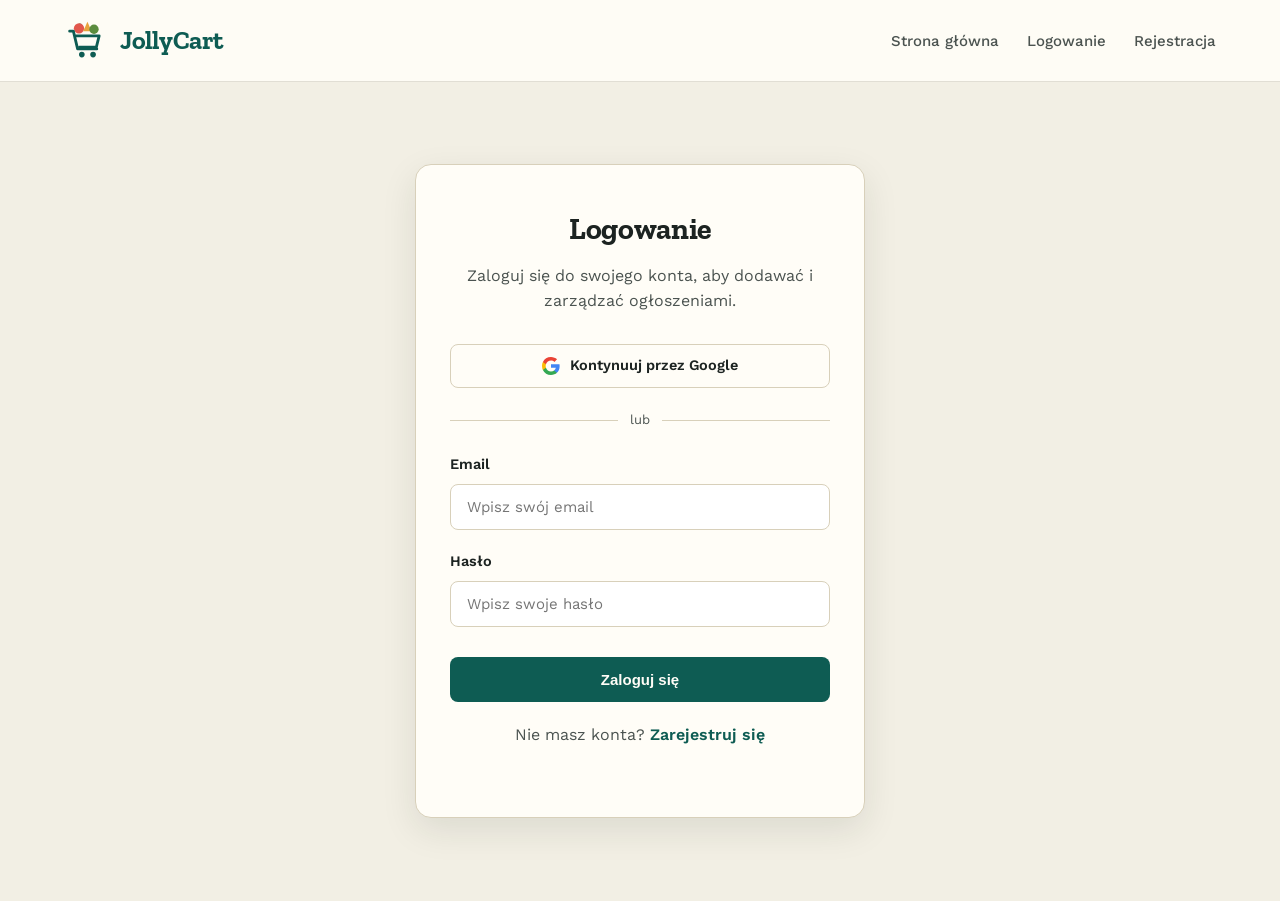
==== frontend/pages/admin.html @ 142e5c24 "." ====
<!doctype html>
<html lang="pl">
  <head>
    <meta charset="UTF-8" />
    <meta name="viewport" content="width=device-width, initial-scale=1.0" />
    <title>Panel zarządzania - JollyCart</title>

    <script>
      if (localStorage.getItem("loggedIn") === "1") {
        document.documentElement.classList.add("logged-in");
      }
    </script>

    <link rel="stylesheet" href="../styles/style.css" />
    <link rel="stylesheet" href="../styles/admin.css" />
  </head>

  <body>
    <header class="navbar">
      <div class="container nav-container">
        <div class="logo">
          <a href="index.html" class="logo-link">
            <svg
              class="logo-icon"
              width="45"
              height="45"
              viewBox="0 0 48 48"
              fill="none"
              xmlns="http://www.w3.org/2000/svg"
              aria-hidden="true"
            >
              <path
                d="M14 9 Q15 6 18 7"
                stroke="#2f6b3a"
                stroke-width="1.6"
                stroke-linecap="round"
                fill="none"
              />
              <circle cx="16" cy="11" r="5.5" fill="#e2574c" />
              <path d="M25 4 L29.5 14 L20.5 14 Z" fill="#e8a33d" />
              <circle cx="32" cy="12" r="5" fill="#5b8c3e" />
              <path
                d="M6 14H10L14.5 33H35"
                stroke="#0e5c53"
                stroke-width="3"
                stroke-linecap="round"
                stroke-linejoin="round"
              />
              <path
                d="M13 19H37.5L34.5 31H16.5"
                stroke="#0e5c53"
                stroke-width="3"
                stroke-linecap="round"
                stroke-linejoin="round"
              />
              <circle cx="19" cy="39" r="3" fill="#0e5c53" />
              <circle cx="31" cy="39" r="3" fill="#0e5c53" />
            </svg>

            <span class="logo-text">JollyCart</span>
          </a>
        </div>

        <nav>
          <ul class="nav-links">
            <li>
              <a href="index.html">Strona główna</a>
            </li>

            <li>
              <div id="auth-user">
                <a href="login.html" class="auth-login-link"> Logowanie </a>
              </div>
            </li>
          </ul>
        </nav>

        <button
          class="menu-toggle"
          onclick="toggleMenu()"
          aria-label="Otwórz menu"
        >
          ☰
        </button>
      </div>
    </header>

    <main class="panel-page">
      <div class="panel-container">
        <header class="panel-hero">
          <span class="panel-badge" id="panel-role-badge">…</span>
          <h1 id="panel-title">Panel zarządzania</h1>
          <p id="panel-subtitle">Ładowanie…</p>
        </header>

        <div id="panel-message" class="panel-message" hidden></div>

        <div class="panel-tabs" role="tablist">
          <button type="button" class="panel-tab active" data-tab="users">
            Użytkownicy
          </button>
          <button type="button" class="panel-tab" data-tab="offers">
            Ogłoszenia
          </button>
          <button
            type="button"
            class="panel-tab"
            data-tab="audit"
            data-admin-only
            hidden
          >
            Dziennik zdarzeń
          </button>
          <button type="button" class="panel-tab" data-tab="password">
            Moje hasło
          </button>
        </div>

        <!-- UŻYTKOWNICY -->
        <section class="panel-card" id="tab-users">
          <div class="panel-filters">
            <input
              type="search"
              id="users-q"
              placeholder="Szukaj po ID, nicku lub e-mailu…"
              autocomplete="off"
            />

            <select id="users-role">
              <option value="">Wszystkie role</option>
              <option value="USER">Użytkownik</option>
              <option value="MODERATOR">Moderator</option>
              <option value="ADMIN">Administrator</option>
            </select>

            <select id="users-status">
              <option value="">Każdy status</option>
              <option value="ACTIVE">Aktywne</option>
              <option value="BANNED">Zablokowane</option>
            </select>
          </div>

          <div class="panel-table-wrap">
            <table class="panel-table">
              <thead>
                <tr>
                  <th>ID</th>
                  <th>Nick</th>
                  <th>E-mail</th>
                  <th>Rola</th>
                  <th>Status</th>
                  <th>Ogł.</th>
                  <th>Akcje</th>
                </tr>
              </thead>
              <tbody id="users-body"></tbody>
            </table>
          </div>

          <div class="panel-pager" id="users-pager"></div>
        </section>

        <!-- OGŁOSZENIA -->
        <section class="panel-card" id="tab-offers" hidden>
          <div class="panel-filters">
            <input
              type="search"
              id="offers-q"
              placeholder="Szukaj po ID lub tytule ogłoszenia…"
              autocomplete="off"
            />

            <input
              type="number"
              id="offers-user"
              min="1"
              placeholder="ID autora"
            />

            <select id="offers-status">
              <option value="">Każdy status</option>
              <option value="ACTIVE">Aktywne</option>
              <option value="INACTIVE">Nieaktywne</option>
              <option value="SOLD">Sprzedane</option>
            </select>
          </div>

          <div class="panel-table-wrap">
            <table class="panel-table">
              <thead>
                <tr>
                  <th>ID</th>
                  <th>Tytuł</th>
                  <th>Status</th>
                  <th>Cena</th>
                  <th>Autor</th>
                  <th>Dodano</th>
                  <th>Akcje</th>
                </tr>
              </thead>
              <tbody id="offers-body"></tbody>
            </table>
          </div>

          <div class="panel-pager" id="offers-pager"></div>
        </section>

        <!-- DZIENNIK -->
        <section class="panel-card" id="tab-audit" hidden>
          <div class="panel-table-wrap">
            <table class="panel-table">
              <thead>
                <tr>
                  <th>Czas</th>
                  <th>Kto</th>
                  <th>Akcja</th>
                  <th>Cel</th>
                  <th>Szczegóły</th>
                </tr>
              </thead>
              <tbody id="audit-body"></tbody>
            </table>
          </div>

          <div class="panel-pager" id="audit-pager"></div>
        </section>

        <!-- HASŁO -->
        <section class="panel-card" id="tab-password" hidden>
          <h2>Zmiana hasła</h2>

          <p id="password-info" class="panel-muted"></p>

          <form id="password-form" class="panel-form">
            <label>
              Obecne hasło
              <input
                type="password"
                id="pw-current"
                autocomplete="current-password"
                required
              />
            </label>

            <label>
              Nowe hasło (min. 8 znaków)
              <input
                type="password"
                id="pw-new"
                autocomplete="new-password"
                minlength="8"
                required
              />
            </label>

            <label>
              Powtórz nowe hasło
              <input
                type="password"
                id="pw-confirm"
                autocomplete="new-password"
                minlength="8"
                required
              />
            </label>

            <button type="submit" class="btn primary">Zmień hasło</button>
          </form>
        </section>
      </div>
    </main>

    <script src="../scripts/animation/menuToggle.js"></script>
    <script src="../scripts/auth/auth.js"></script>
    <script src="../scripts/admin/admin.js"></script>
  </body>
</html>
---- frontend/styles/style.css ----
@import url("https://fonts.googleapis.com/css2?family=Zilla+Slab:wght@400;500;600;700&family=Work+Sans:wght@400;500;600;700&display=swap");

/* =========================================================
   ZMIENNE
   ========================================================= */

:root {
  --paper: #f2efe4;
  --paper-deep: #e9e4d3;
  --ink: #1c2321;
  --ink-soft: #4b5350;
  --teal: #0e5c53;
  --teal-dark: #093f38;
  --amber: #e3a63c;
  --berry: #a83e32;
  --line: #d8d0ba;
  --white: #fffdf7;
  --radius-tag: 6px;
}

/* =========================================================
   RESET
   ========================================================= */

* {
  margin: 0;
  padding: 0;
  box-sizing: border-box;
}

html {
  scroll-padding-top: 80px;
}

body {
  font-family: "Work Sans", Arial, sans-serif;
  background: var(--paper);
  color: var(--ink);
  line-height: 1.6;
}

h1,
h2,
h3 {
  font-family: "Zilla Slab", Georgia, serif;
  color: var(--ink);
  letter-spacing: -0.01em;
}

.container {
  width: 90%;
  max-width: 1200px;
  margin: 0 auto;
}

@media (prefers-reduced-motion: no-preference) {
  html {
    scroll-behavior: smooth;
  }
}

/* =========================================================
   NAVBAR
   ========================================================= */

.navbar {
  background: rgba(255, 253, 247, 0.92);
  backdrop-filter: blur(10px);
  -webkit-backdrop-filter: blur(10px);

  position: sticky;
  top: 0;
  z-index: 1000;

  box-shadow: 0 1px 0 rgba(28, 35, 33, 0.08);

  transition:
    box-shadow 0.4s ease,
    opacity 0.4s ease,
    transform 0.6s cubic-bezier(0.22, 1, 0.36, 1);

  transform: translateY(0);
  will-change: transform;
}

.navbar::after {
  content: "";

  position: absolute;
  left: 0;
  right: 0;
  bottom: -2px;

  height: 2px;

  background: linear-gradient(90deg, var(--teal), var(--amber));

  transform: scaleX(0);
  transform-origin: left;

  transition: transform 0.45s ease;
}

.navbar.scrolled {
  box-shadow: 0 12px 26px rgba(28, 35, 33, 0.12);
}

.navbar.scrolled::after {
  transform: scaleX(1);
}

.navbar.nav-hidden {
  transform: translateY(calc(-100% - 4px));
  opacity: 0;
  box-shadow: none;

  transition:
    box-shadow 0.3s ease,
    opacity 0.35s ease,
    transform 0.5s cubic-bezier(0.65, 0, 0.35, 1);
}

.nav-container {
  display: flex;
  justify-content: space-between;
  align-items: center;

  padding: 18px 0;

  transition: padding 0.3s ease;
}

.navbar.scrolled .nav-container {
  padding: 12px 0;
}

/* =========================================================
   LOGO
   ========================================================= */

.logo-link {
  display: flex;
  align-items: center;
  gap: 11px;
  text-decoration: none;
}

.logo-icon {
  flex-shrink: 0;
}

.logo-text {
  font-family: "Zilla Slab", serif;
  font-size: 26px;
  font-weight: 700;
  color: var(--teal);
  letter-spacing: -0.01em;
}

/* =========================================================
   NAV LINKS
   ========================================================= */

.nav-links {
  display: flex;
  list-style: none;
  align-items: center;
  gap: 28px;
}

.nav-links a {
  text-decoration: none;
  color: var(--ink-soft);
  font-weight: 500;
  font-size: 15px;
  transition: color 0.2s ease;
}

.nav-links a:hover {
  color: var(--teal);
}

.nav-links > li > a[href="post-ad.html"] {
  background: var(--ink);
  color: var(--white);

  padding: 10px 18px;
  border-radius: var(--radius-tag);

  font-weight: 600;
}

.nav-links > li > a[href="post-ad.html"]:hover {
  background: var(--teal-dark);
  color: var(--white);
}

/* =========================================================
   GUEST / LOGGED
   ========================================================= */

.logged-in .nav-links .guest-only {
  display: none;
}

.logged-only {
  display: none;
}

.logged-in .nav-links .logged-only {
  display: block;
}

/* =========================================================
   POWIADOMIENIA
   ========================================================= */

/* Element w navbarze */
.notification-nav-item {
  display: none;
  align-items: center;
}

.logged-in .nav-links .notification-nav-item {
  display: flex;
}

/* Kontener dzwonka */
.notification-wrapper {
  position: relative;

  display: flex;
  align-items: center;
  justify-content: center;
}

/* =========================================================
   DZWONEK
   ========================================================= */

.notification-button {
  position: relative;

  width: 48px;
  height: 48px;

  display: flex;
  align-items: center;
  justify-content: center;

  padding: 0;

  border: none;
  border-radius: 0;

  background: transparent;
  color: var(--teal-dark);

  cursor: pointer;

  transition:
    color 0.2s ease,
    transform 0.2s ease;
}

/* Tekst "Wiadomości" - widoczny tylko na małych ekranach */
.notification-label {
  display: none;
}

.notification-button:hover {
  background: transparent;
  color: var(--teal);
}

.notification-button:active {
  transform: scale(0.94);
}

/* =========================================================
   IKONA DZWONKA
   ========================================================= */

.notification-icon {
  width: 27px;
  height: 27px;

  fill: currentColor;
  stroke: none;

  display: block;
}

/* =========================================================
   LICZNIK POWIADOMIEŃ
   ========================================================= */

.notification-badge {
  position: absolute;

  top: 4px;
  right: 2px;

  min-width: 17px;
  height: 17px;

  padding: 0 4px;

  display: none;
  align-items: center;
  justify-content: center;

  background: var(--berry);
  color: #ffffff;

  border-radius: 999px;

  font-size: 10px;
  font-weight: 700;
  line-height: 1;

  z-index: 5;
}

.notification-badge:not(:empty) {
  display: flex;
}

.notification-badge:empty {
  display: none;
}

/* =========================================================
   OKNO POWIADOMIEŃ
   ========================================================= */

/*
   WAŻNE:
   Okno jest pozycjonowane względem .notification-wrapper.
   left: 50% + translateX(-50%) powoduje, że środek
   okna znajduje się dokładnie pod środkiem dzwonka.
*/

.notification-panel {
  position: absolute;

  top: calc(100% + 10px);

  left: 50%;
  right: auto;

  transform: translateX(-50%);

  width: 425px;
  max-width: calc(100vw - 30px);

  background: #ffffff;

  border: 1px solid #dedede;
  border-radius: 14px;

  box-shadow:
    0 10px 30px rgba(0, 0, 0, 0.12),
    0 2px 8px rgba(0, 0, 0, 0.05);

  overflow: hidden;

  z-index: 1100;

  display: none;
}

.notification-panel.open {
  display: block;
}

/* =========================================================
   NAGŁÓWEK OKNA POWIADOMIEŃ
   ========================================================= */

.notification-panel-header {
  height: 64px;
  display: flex;
  align-items: center;
  justify-content: space-between;
  gap: 14px;
  padding: 0 18px;
  border-bottom: 1px solid #eeeeee;
  background: #ffffff;
}

/* =========================================================
   LISTA POWIADOMIEŃ
   ========================================================= */

.notification-list {
  max-height: 360px;
  overflow-y: auto;
}

/* =========================================================
   BRAK POWIADOMIEŃ
   ========================================================= */

.notification-empty {
  padding: 42px 20px;

  text-align: center;

  font-size: 15px;

  color: #777777;
}

/* =========================================================
   POJEDYNCZE POWIADOMIENIE
   ========================================================= */

.notification-item {
  position: relative;

  display: flex;
  align-items: center;
  gap: 13px;

  padding: 13px 16px;

  border-bottom: 1px solid #eeeeee;

  cursor: pointer;

  transition:
    background-color 0.15s ease,
    transform 0.15s ease;
}

.notification-item:hover {
  background: #f7f9f8;
}

.notification-item:last-child {
  border-bottom: none;
}

/* =========================================================
   IKONA POJEDYNCZEGO POWIADOMIENIA
   ========================================================= */

.notification-item-icon {
  position: relative;

  width: 52px;
  height: 52px;

  flex: 0 0 52px;

  display: flex;
  align-items: center;
  justify-content: center;

  border-radius: 50%;

  overflow: visible;

  background: #e8f1ef;
  color: var(--teal);
}

.notification-avatar-image,
.notification-avatar-fallback {
  width: 52px;
  height: 52px;

  display: flex;
  align-items: center;
  justify-content: center;

  border-radius: 50%;

  overflow: hidden;
}

.notification-avatar-image {
  display: block;

  object-fit: cover;

  background: #e8f1ef;
}

.notification-avatar-fallback {
  background: #e8f1ef;

  color: var(--teal);

  font-family: "Zilla Slab", Georgia, serif;
  font-size: 24px;
  font-weight: 700;
}

.notification-item-unread-dot {
  position: absolute;

  right: -2px;
  bottom: 1px;

  width: 13px;
  height: 13px;

  border: 2px solid #ffffff;

  border-radius: 50%;

  background: var(--berry);
}

/* =========================================================
   TREŚĆ POWIADOMIENIA
   ========================================================= */

.notification-item-content {
  min-width: 0;
  flex: 1;
  padding-right: 4px;
}

.notification-item-title {
  margin-bottom: 3px;

  font-size: 14px;
  font-weight: 700;
  line-height: 1.35;

  color: #222222;

  white-space: nowrap;
  overflow: hidden;
  text-overflow: ellipsis;
}

.notification-item-text {
  font-size: 13px;
  line-height: 1.4;

  color: #666666;

  white-space: nowrap;
  overflow: hidden;
  text-overflow: ellipsis;
}

.notification-item-time {
  margin-top: 5px;

  font-size: 11px;

  color: #999999;
}

/* =========================================================
   MENU MOBILE
   ========================================================= */

.menu-toggle {
  display: none;

  font-size: 24px;

  background: none;
  border: none;

  cursor: pointer;

  color: var(--ink);
}

/* =========================================================
   HERO
   ========================================================= */

.hero {
  position: relative;

  color: var(--white);

  padding: 90px 0 130px;

  overflow: hidden;

  background:
    linear-gradient(
      90deg,
      rgba(8, 66, 60, 0.88) 0%,
      rgba(8, 66, 60, 0.45) 45%,
      rgba(8, 66, 60, 0) 70%
    ),
    url("../images/hero.svg") center / cover no-repeat,
    var(--teal);
}

/* Usuwamy stare ukośne paski, bo ilustracja ma własne tło */
.hero::before {
  display: none;
}

.hero-stats {
  background: rgba(8, 66, 60, 0.7);
  backdrop-filter: blur(6px);
  -webkit-backdrop-filter: blur(6px);
}

@media (max-width: 900px) {
  .hero {
    background: var(--teal);
  }

  .hero::before {
    display: block;

    content: "";

    position: absolute;
    inset: 0;

    background-image: repeating-linear-gradient(
      115deg,
      rgba(255, 255, 255, 0.06) 0px,
      rgba(255, 255, 255, 0.06) 26px,
      transparent 26px,
      transparent 52px
    );

    pointer-events: none;
  }
}

.hero-content {
  position: relative;

  display: flex;
  align-items: center;
  justify-content: space-between;

  gap: 40px;
}

.hero-text {
  max-width: 620px;

  animation: rise 0.7s ease-out both;
}

@keyframes rise {
  from {
    opacity: 0;
    transform: translateY(14px);
  }

  to {
    opacity: 1;
    transform: translateY(0);
  }
}

.hero-eyebrow {
  display: inline-flex;
  align-items: center;

  gap: 8px;

  background: rgba(255, 255, 255, 0.12);

  border: 1px solid rgba(255, 255, 255, 0.3);

  padding: 6px 14px;

  border-radius: 999px;

  font-size: 14px;

  margin-bottom: 22px;
}

.hero-eyebrow .dot {
  width: 7px;
  height: 7px;

  border-radius: 50%;

  background: var(--amber);
}

.hero-text h1 {
  font-size: 52px;
  line-height: 1.08;

  margin-bottom: 20px;

  color: var(--white);
}

.hero-text p {
  font-size: 19px;

  margin-bottom: 34px;

  color: rgba(255, 255, 255, 0.85);

  max-width: 480px;
}

.hero-buttons {
  display: flex;
  gap: 14px;
}

/* =========================================================
   BUTTONS
   ========================================================= */

.btn {
  padding: 14px 26px;

  text-decoration: none;

  border-radius: var(--radius-tag);

  font-weight: 600;
  font-size: 15px;

  transition:
    transform 0.2s ease,
    background 0.2s ease;

  display: inline-block;
}

.btn.primary {
  background: var(--amber);
  color: var(--ink);
}

.btn.primary:hover {
  background: #edb85a;
  transform: translateY(-2px);
}

.btn.secondary {
  background: transparent;

  border: 2px solid rgba(255, 255, 255, 0.6);

  color: var(--white);
}

.btn.secondary:hover {
  border-color: var(--white);
  transform: translateY(-2px);
}

/* =========================================================
   HERO STATS
   ========================================================= */

.hero-stats {
  display: none;

  flex-direction: column;

  gap: 22px;

  background: rgba(255, 255, 255, 0.08);

  border: 1px solid rgba(255, 255, 255, 0.22);

  border-radius: 14px;

  padding: 30px 34px;

  min-width: 220px;
}

.hero-stats .stat b {
  display: block;

  font-family: "Zilla Slab", serif;

  font-size: 30px;

  color: var(--amber);
}

.hero-stats .stat span {
  font-size: 14px;

  color: rgba(255, 255, 255, 0.8);
}

/* =========================================================
   SEARCH
   ========================================================= */

.search-section {
  margin-top: -60px;

  position: relative;
  z-index: 10;
}

.search-box {
  background: var(--white);

  padding: 22px;

  border-radius: 14px;

  border: 1px solid var(--line);

  box-shadow: 0 18px 40px rgba(28, 35, 33, 0.18);

  display: grid;

  grid-template-columns: 2fr 1.2fr 1.15fr auto;

  gap: 14px;
}

.search-box input,
.search-box select {
  padding: 14px 16px;

  border: 1px solid var(--line);

  border-radius: 8px;

  font-size: 15px;

  font-family: "Work Sans", sans-serif;

  background: var(--paper);

  color: var(--ink);
}

.search-box input:focus,
.search-box select:focus {
  outline: none;

  border-color: var(--teal);
}

.search-location-input {
  min-width: 0;
}

.search-box button {
  padding: 14px 30px;

  border: none;

  background: var(--ink);

  color: var(--white);

  border-radius: 8px;

  font-size: 15px;
  font-weight: 600;

  cursor: pointer;

  transition: background 0.2s ease;
}

.search-box button:hover {
  background: var(--teal-dark);
}

/* =========================================================
   CATEGORIES
   ========================================================= */

.categories {
  padding: 80px 0;
}

.category-grid {
  display: grid;

  grid-template-columns: repeat(auto-fit, minmax(150px, 1fr));

  gap: 22px;
}

.category-card {
  appearance: none;
  -webkit-appearance: none;
  width: 100%;
  color: var(--ink);
  font-family: inherit;
  background: var(--white);

  border: 1px solid var(--line);

  padding: 28px 16px;

  border-radius: 16px;

  text-align: center;

  font-size: 15px;
  font-weight: 600;

  cursor: pointer;

  transition:
    border-color 0.2s ease,
    transform 0.2s ease;
}

.category-card .icon {
  width: 54px;
  height: 54px;

  margin: 0 auto 14px;

  border-radius: 50%;

  display: flex;
  align-items: center;
  justify-content: center;

  font-size: 24px;

  background: var(--paper-deep);
}

.category-card:nth-child(1) .icon {
  background: #dfeee9;
}

.category-card:nth-child(2) .icon {
  background: #f4e3d2;
}

.category-card:nth-child(3) .icon {
  background: #eadff0;
}

.category-card:nth-child(4) .icon {
  background: #e6efd6;
}

.category-card:nth-child(5) .icon {
  background: #fbe3e0;
}

.category-card:nth-child(6) .icon {
  background: #dcebf3;
}

.category-card:hover {
  border-color: var(--teal);

  transform: translateY(-4px);
}

/* =========================================================
   OFFERS
   ========================================================= */

.offers {
  padding: 80px 0;

  background: var(--paper-deep);
}

.section-head {
  display: flex;

  align-items: baseline;
  justify-content: space-between;

  margin-bottom: 34px;
}

.categories h2,
.offers h2 {
  font-size: 30px;
}

.section-sub {
  color: var(--ink-soft);
  font-size: 15px;
}

.offers-grid {
  display: grid;

  grid-template-columns: repeat(auto-fill, minmax(250px, 1fr));

  gap: 28px 24px;
}

/* =========================================================
   KARTA OGŁOSZENIA
   ========================================================= */

.offer-card {
  position: relative;

  display: flex;
  flex-direction: column;

  color: inherit;
  text-decoration: none;

  cursor: pointer;

  background: var(--white);

  border-radius: 16px;

  overflow: hidden;

  border: 1px solid var(--line);

  box-shadow: 0 6px 18px rgba(28, 35, 33, 0.06);

  transition:
    transform 0.25s ease,
    box-shadow 0.25s ease,
    border-color 0.25s ease;
}

.offer-card:hover {
  transform: translateY(-6px);

  border-color: rgba(14, 92, 83, 0.4);

  box-shadow: 0 18px 36px rgba(28, 35, 33, 0.15);
}

.offer-card:focus-visible {
  outline: 3px solid var(--amber);
  outline-offset: 3px;
}

/* ---------- Zdjęcie ---------- */

.offer-card-image {
  position: relative;

  display: flex;
  align-items: center;
  justify-content: center;

  aspect-ratio: 4 / 3;

  overflow: hidden;

  background:
    repeating-linear-gradient(
      135deg,
      rgba(14, 92, 83, 0.06) 0 12px,
      transparent 12px 24px
    ),
    var(--paper-deep);
}

.offer-card-image img {
  display: block;

  width: 100%;
  height: 100%;

  object-fit: cover;

  transition: transform 0.5s ease;
}

.offer-card:hover .offer-card-image img {
  transform: scale(1.06);
}

/* Ikona, gdy ogłoszenie nie ma zdjęcia */
.offer-card-icon {
  display: flex;
  align-items: center;
  justify-content: center;

  width: 76px;
  height: 76px;

  border-radius: 50%;

  background: var(--white);

  font-size: 34px;

  box-shadow: 0 6px 16px rgba(28, 35, 33, 0.1);
}

/* Plakietka typu (Sprzedaż / Usługa / Praca) */
.offer-type-badge {
  position: absolute;

  top: 12px;
  left: 12px;

  padding: 5px 11px;

  border-radius: 999px;

  background: rgba(28, 35, 33, 0.74);
  color: var(--white);

  font-size: 12px;
  font-weight: 600;
  letter-spacing: 0.03em;

  backdrop-filter: blur(4px);
  -webkit-backdrop-filter: blur(4px);
}

/* ---------- Treść ---------- */

.offer-content {
  flex: 1;

  display: flex;
  flex-direction: column;

  padding: 18px 20px 16px;
}

.offer-category {
  display: block;

  margin-bottom: 6px;

  color: var(--teal);

  font-size: 11.5px;
  font-weight: 600;

  text-transform: uppercase;

  letter-spacing: 0.12em;
}

.offer-content h3 {
  display: -webkit-box;

  margin-bottom: 12px;

  overflow: hidden;

  font-size: 22px;
  font-weight: 700;
  line-height: 1.2;

  -webkit-box-orient: vertical;
  -webkit-line-clamp: 2;

  transition: color 0.2s ease;
}

.offer-card:hover .offer-content h3 {
  color: var(--teal);
}

.price {
  align-self: flex-start;

  display: inline-block;

  margin-bottom: 16px;
  padding: 5px 16px;

  background: var(--amber);
  color: var(--ink);

  /* Work Sans ma równe cyfry (lining) - Zilla Slab miał cyfry
     o różnej wysokości, przez co cena wyglądała krzywo */
  font-family: "Work Sans", Arial, sans-serif;

  font-weight: 700;
  font-size: 18px;
  line-height: 1.3;

  font-variant-numeric: lining-nums tabular-nums;

  border-radius: 999px;
}

.price.is-negotiable {
  background: var(--paper-deep);
  color: var(--ink-soft);

  font-size: 15px;
  font-weight: 600;
}

/* ---------- Stopka karty ---------- */

.offer-meta {
  display: flex;
  align-items: center;
  justify-content: space-between;
  gap: 10px;

  margin-top: auto;
  padding-top: 14px;

  border-top: 1px dashed var(--line);

  color: var(--ink-soft);

  font-size: 13px;
}

.location {
  display: flex;
  align-items: center;
  gap: 5px;

  min-width: 0;

  font-weight: 500;
}

.location svg {
  flex-shrink: 0;

  width: 15px;
  height: 15px;

  color: var(--teal);
}

.location span {
  overflow: hidden;

  white-space: nowrap;
  text-overflow: ellipsis;
}

.date {
  flex-shrink: 0;

  font-size: 12.5px;
}

.offer-author {
  display: flex;
  align-items: center;
  gap: 8px;

  margin-top: 12px;

  color: var(--ink-soft);

  font-size: 13px;
}

.offer-author-avatar {
  flex-shrink: 0;

  display: flex;
  align-items: center;
  justify-content: center;

  width: 26px;
  height: 26px;

  border-radius: 50%;

  background: var(--teal-dark);
  color: var(--white);

  font-size: 12px;
  font-weight: 600;
  text-transform: uppercase;
}

.offer-author-name {
  min-width: 0;

  overflow: hidden;

  white-space: nowrap;
  text-overflow: ellipsis;
}

@media (max-width: 600px) {
  .offers-grid {
    grid-template-columns: 1fr;
  }
}

@media (prefers-reduced-motion: reduce) {
  .offer-card,
  .offer-card-image img,
  .offer-content h3 {
    transition: none;
  }
}

.offers-loading-state,
.offers-empty-state {
  grid-column: 1 / -1;

  padding: 50px 24px;

  text-align: center;

  background: var(--white);

  border: 1px solid var(--line);

  border-radius: 12px;

  color: var(--ink-soft);
}

.offers-empty-state h3 {
  margin-bottom: 6px;

  color: var(--ink);
}

.offers-empty-state p {
  color: var(--ink-soft);
}

/* =========================================================
   FOOTER
   ========================================================= */

.footer {
  background: var(--ink);

  color: var(--white);

  padding: 56px 0 40px;
}

.footer-content {
  display: grid;

  grid-template-columns: repeat(auto-fit, minmax(220px, 1fr));

  gap: 30px;
}

.footer h3,
.footer h4 {
  margin-bottom: 16px;

  font-family: "Zilla Slab", serif;
}

.footer h3 {
  font-size: 22px;
}

.footer > .container > div:first-child p {
  color: rgba(255, 255, 255, 0.65);

  max-width: 260px;
}

.footer ul {
  list-style: none;
}

.footer ul li {
  margin-bottom: 8px;
}

.footer a {
  color: rgba(255, 255, 255, 0.72);

  text-decoration: none;

  font-size: 14.5px;
}

.footer a:hover {
  color: var(--amber);
}

/* =========================================================
   AUTH
   ========================================================= */

.auth-page {
  min-height: calc(100vh - 80px);

  display: flex;

  align-items: center;
  justify-content: center;

  padding: 60px 20px;

  background: var(--paper);
}

.auth-container {
  width: 100%;
  max-width: 450px;
}

.auth-box {
  background: var(--white);

  padding: 40px 34px;

  border-radius: 16px;

  border: 1px solid var(--line);

  box-shadow: 0 12px 35px rgba(28, 35, 33, 0.1);
}

.auth-box h1 {
  font-size: 30px;

  margin-bottom: 10px;

  text-align: center;
}

.auth-box p {
  text-align: center;

  color: var(--ink-soft);

  margin-bottom: 30px;
}

.auth-form {
  display: flex;

  flex-direction: column;

  gap: 20px;
}

.auth-form[hidden] {
  display: none;
}

.auth-box p.verify-info {
  margin-bottom: 0;
  font-size: 14.5px;
}

.form-group input.code-input {
  text-align: center;
  font-size: 24px;
  letter-spacing: 8px;
  font-weight: 700;
}

.auth-secondary-btn {
  padding: 12px;

  border: 1px solid var(--line);
  border-radius: 8px;

  background: var(--white);
  color: var(--ink);

  font-family: "Work Sans", sans-serif;
  font-size: 14.5px;
  font-weight: 600;

  cursor: pointer;

  transition: border-color 0.2s ease;
}

.auth-secondary-btn:hover:not(:disabled) {
  border-color: var(--teal);
}

.auth-secondary-btn:disabled {
  opacity: 0.55;
  cursor: not-allowed;
}

.form-group {
  display: flex;

  flex-direction: column;
}

.form-group label {
  margin-bottom: 8px;

  font-weight: 600;

  color: var(--ink);

  font-size: 14.5px;
}

.form-group input {
  padding: 13px 16px;

  border: 1px solid var(--line);

  border-radius: 8px;

  font-size: 15px;

  outline: none;

  transition: border-color 0.2s ease;

  font-family: "Work Sans", sans-serif;
}

.form-group input:focus {
  border-color: var(--teal);
}

.auth-btn {
  margin-top: 10px;

  padding: 14px;

  border: none;

  border-radius: 8px;

  background: var(--teal);

  color: var(--white);

  font-size: 15px;
  font-weight: 700;

  cursor: pointer;

  transition: background 0.2s ease;
}

.auth-btn:hover {
  background: var(--teal-dark);
}

.auth-footer {
  margin-top: 20px;

  text-align: center;

  color: var(--ink-soft);
}

.auth-footer a {
  color: var(--teal);

  text-decoration: none;

  font-weight: 600;
}

.auth-footer a:hover {
  text-decoration: underline;
}

.oauth-btn {
  width: 100%;

  display: flex;

  align-items: center;
  justify-content: center;

  gap: 10px;

  padding: 12px 16px;

  border: 1px solid var(--line);

  border-radius: 8px;

  background: var(--white);

  color: var(--ink);

  font-family: "Work Sans", sans-serif;

  font-weight: 600;
  font-size: 14.5px;

  cursor: pointer;

  transition:
    border-color 0.2s ease,
    box-shadow 0.2s ease;
}

.oauth-btn:hover {
  border-color: var(--teal);

  box-shadow: 0 4px 12px rgba(28, 35, 33, 0.08);
}

.oauth-divider {
  display: flex;

  align-items: center;

  gap: 12px;

  margin: 22px 0;

  color: var(--ink-soft);

  font-size: 13px;
}

.oauth-divider::before,
.oauth-divider::after {
  content: "";

  flex: 1;

  height: 1px;

  background: var(--line);
}

/* =========================================================
   ACCOUNT
   ========================================================= */

#auth-user {
  position: relative;

  display: flex;
  align-items: center;

  height: 100%;
}

.account-button {
  display: flex;

  align-items: center;

  gap: 10px;

  height: 48px;

  padding: 0 18px;

  border: none;

  border-radius: var(--radius-tag);

  background: var(--teal-dark);

  color: #ffffff;

  font-family: inherit;

  font-size: 16px;
  font-weight: 700;

  cursor: pointer;

  transition:
    background-color 0.2s ease,
    color 0.2s ease;
}

.account-button:hover {
  background-color: var(--teal);
}

@media (min-width: 901px) {
  #auth-user:hover .account-button {
    background-color: var(--teal);
  }
}

.account-icon {
  width: 26px;
  height: 26px;

  fill: none;

  stroke: currentColor;

  stroke-width: 1.8;

  stroke-linecap: round;
  stroke-linejoin: round;

  flex-shrink: 0;
}

.account-arrow {
  width: 9px;
  height: 9px;

  border-right: 1.5px solid currentColor;
  border-bottom: 1.5px solid currentColor;

  transform: rotate(45deg);

  margin-left: 6px;
  margin-top: -4px;

  transition:
    transform 0.2s ease,
    margin-top 0.2s ease;
}

/* Desktop: rozwijanie po najechaniu myszką */
@media (min-width: 901px) {
  #auth-user:hover .account-arrow {
    transform: rotate(225deg);

    margin-top: 4px;
  }
}

/* =========================================================
   ACCOUNT DROPDOWN
   ========================================================= */

.account-dropdown {
  position: absolute;
  top: calc(100% + 10px);
  left: 50%;

  width: 340px;

  background: #ffffff;
  border-radius: 6px;

  box-shadow:
    0 8px 24px rgba(0, 0, 0, 0.12),
    0 2px 6px rgba(0, 0, 0, 0.08);

  overflow: hidden;

  opacity: 0;
  visibility: hidden;

  transform: translateX(-50%) translateY(-8px);

  transition:
    opacity 0.18s ease,
    transform 0.18s ease,
    visibility 0.18s ease;

  z-index: 1000;
}

.account-dropdown::before {
  content: "";

  position: absolute;

  top: -12px;
  left: 0;

  width: 100%;
  height: 12px;
}

@media (min-width: 901px) {
  #auth-user:hover .account-dropdown {
    opacity: 1;
    visibility: visible;
    transform: translateX(-50%) translateY(0);
  }
}

/* =========================================================
   ACCOUNT USER HEADER
   ========================================================= */

.account-user {
  display: flex;

  align-items: center;

  gap: 12px;

  padding: 18px 18px 16px;

  border-bottom: 1px solid #eeeeee;
}

.account-avatar {
  width: 48px;
  height: 48px;

  border-radius: 50%;

  background: #e8eeee;

  display: flex;

  align-items: center;
  justify-content: center;

  color: #5b7779;

  flex-shrink: 0;
}

.account-avatar img.account-avatar-image {
  width: 100%;
  height: 100%;

  object-fit: cover;

  border-radius: 50%;

  display: block;
}

.account-avatar svg {
  width: 28px;
  height: 28px;
}

.account-user-info {
  min-width: 0;
}

.account-nickname {
  margin: 0;

  font-size: 17px;
  font-weight: 700;

  color: #183f42;

  white-space: nowrap;

  overflow: hidden;

  text-overflow: ellipsis;
}

.account-id {
  margin: 4px 0 0;

  font-size: 12px;

  color: #6f8587;
}

/* =========================================================
   ACCOUNT MENU
   ========================================================= */

.account-menu-title {
  padding: 14px 18px 7px;

  color: #3e6669;

  font-size: 16px;
  font-weight: 700;
}

.account-menu {
  padding: 0 8px 8px;
}

.account-menu-item {
  display: flex;

  align-items: center;

  width: 100%;

  min-height: 42px;

  padding: 0 10px;

  border: none;

  border-radius: 5px;

  background: transparent;

  color: #202020;

  text-decoration: none;

  font-family: inherit;

  font-size: 15px;

  cursor: pointer;

  box-sizing: border-box;

  transition:
    background-color 0.15s ease,
    color 0.15s ease;
}

.account-menu-item:hover {
  background: #f2f6f6;

  color: var(--teal);
}

.account-menu-icon {
  width: 19px;
  height: 19px;

  margin-right: 10px;

  fill: none;

  stroke: currentColor;

  stroke-width: 1.8;

  flex-shrink: 0;
}

.account-logout-wrapper {
  border-top: 1px solid #dddddd;

  padding: 6px 8px;
}

.account-logout {
  color: #252525;
}

.account-logout:hover {
  background: #f5f5f5;
}

/* =========================================================
   LOGIN LINK
   ========================================================= */

.nav-links .auth-login-link {
  color: var(--ink-soft);

  text-decoration: none;

  font-size: 15px;
  font-weight: 500;

  transition: color 0.2s ease;
}

.nav-links .auth-login-link:hover {
  color: var(--teal);
}

/* =========================================================
   NAV DROPDOWN
   ========================================================= */

#categories,
#offers {
  scroll-margin-top: -40px;
}

#search {
  scroll-margin-top: 20px;
}

.nav-dropdown {
  position: relative;

  display: flex;

  align-items: center;
}

.nav-dropdown-button {
  display: flex;

  align-items: center;

  gap: 10px;

  height: 48px;

  padding: 0 16px;

  border: 1px solid var(--line);

  border-radius: var(--radius-tag);

  background: transparent;

  color: var(--ink);

  font-family: inherit;

  font-size: 16px;
  font-weight: 600;

  cursor: pointer;

  transition:
    background-color 0.2s ease,
    border-color 0.2s ease;
}

.nav-dropdown:hover .nav-dropdown-button {
  background-color: var(--paper-deep);

  border-color: var(--teal);
}

.nav-dropdown-icon {
  width: 22px;
  height: 22px;

  fill: none;

  stroke: currentColor;

  stroke-width: 1.8;

  stroke-linecap: round;
  stroke-linejoin: round;

  flex-shrink: 0;
}

.nav-dropdown-arrow {
  width: 9px;
  height: 9px;

  border-right: 1.5px solid currentColor;
  border-bottom: 1.5px solid currentColor;

  transform: rotate(45deg);

  margin-left: 4px;
  margin-top: -4px;

  transition:
    transform 0.2s ease,
    margin-top 0.2s ease;
}

.nav-dropdown:hover .nav-dropdown-arrow {
  transform: rotate(225deg);

  margin-top: 4px;
}

.nav-dropdown-menu {
  position: absolute;

  top: calc(100% + 10px);
  right: 0;

  width: 220px;

  padding: 8px;

  background: #ffffff;

  border-radius: 6px;

  box-shadow:
    0 8px 24px rgba(0, 0, 0, 0.12),
    0 2px 6px rgba(0, 0, 0, 0.08);

  opacity: 0;
  visibility: hidden;

  transform: translateY(-8px);

  transition:
    opacity 0.18s ease,
    transform 0.18s ease,
    visibility 0.18s ease;

  z-index: 1000;
}

.nav-dropdown-menu::before {
  content: "";

  position: absolute;

  top: -12px;
  left: 0;

  width: 100%;
  height: 12px;
}

.nav-dropdown:hover .nav-dropdown-menu {
  opacity: 1;
  visibility: visible;

  transform: translateY(0);
}

/* =========================================================
   RESPONSIVE
   ========================================================= */

@media (min-width: 901px) {
  .hero-stats {
    display: flex;
  }
}

@media (max-width: 900px) {
  .hero-text h1 {
    font-size: 36px;
  }

  .hero-content {
    flex-direction: column;

    align-items: flex-start;
  }

  .search-box {
    grid-template-columns: 1fr;
  }

  .nav-links {
    display: none;

    flex-direction: column;

    align-items: flex-start;

    background: var(--white);

    position: absolute;

    top: 72px;
    right: 12px;

    box-sizing: border-box;
    width: min(360px, calc(100vw - 24px));

    padding: 20px;

    border: 1px solid var(--line);

    border-radius: 12px;

    box-shadow: 0 10px 24px rgba(0, 0, 0, 0.15);
  }

  .nav-links.show {
    display: flex;
  }

  /* "Twoje konto" zawsze na samej górze, pod nim "Wiadomości" */
  .nav-links > li:has(#auth-user) {
    order: -2;

    width: 100%;
  }

  .nav-links > li.notification-nav-item {
    order: -1;
  }

  #auth-user {
    width: 100%;

    flex-direction: column;
    align-items: stretch;

    height: auto;
  }

  .account-button {
    width: 100%;

    white-space: nowrap;
  }

  .account-arrow {
    margin-left: auto;
  }

  /*
     Mobile: menu konta otwiera się po kliknięciu (klasa .open
     dodawana w auth.js), a nie po najechaniu. Rozwija się w menu,
     pod przyciskiem, na jego pełną szerokość.
  */
  .account-dropdown {
    display: none;

    position: static;

    width: 100%;

    margin-top: 10px;

    opacity: 1;
    visibility: visible;
    transform: none;

    box-shadow: none;

    border: 1px solid var(--line);
  }

  .account-dropdown::before {
    display: none;
  }

  #auth-user.open .account-dropdown {
    display: block;
  }

  #auth-user.open .account-button {
    background-color: var(--teal);
  }

  #auth-user.open .account-arrow {
    transform: rotate(225deg);

    margin-top: 4px;
  }

  .menu-toggle {
    display: block;
  }

  .section-head {
    flex-direction: column;

    align-items: flex-start;

    gap: 6px;
  }

  /* =====================================================
       POWIADOMIENIA - MOBILE
       ===================================================== */

  .logged-in .nav-links .notification-nav-item {
    display: flex;

    width: 100%;
  }

  /*
       Na mobile dzwonek zamienia się w tekst "Wiadomości",
       a okno powiadomień rozwija się w menu (nie wisi nad nim),
       więc zawsze ma szerokość menu.
    */
  .notification-wrapper {
    position: static;

    width: 100%;
    height: auto;

    flex-direction: column;
    align-items: stretch;
    justify-content: flex-start;
  }

  .notification-button {
    width: 100%;
    height: auto;

    justify-content: flex-start;
    gap: 8px;

    padding: 0;

    font-family: inherit;
    font-size: 15px;
    font-weight: 500;
    text-align: left;

    color: var(--ink-soft);
  }

  .notification-icon {
    display: none;
  }

  .notification-label {
    display: inline;
  }

  /* Licznik obok tekstu zamiast na rogu ikony */
  .notification-badge {
    position: static;

    flex-shrink: 0;
  }

  .notification-panel {
    position: static;

    transform: none;

    width: 100%;
    max-width: 100%;

    margin-top: 10px;

    box-shadow: none;
  }

  .notification-panel-header {
    height: auto;
    min-height: 52px;

    flex-wrap: wrap;
    gap: 8px;

    padding: 10px 12px;
  }

  .notification-panel-title {
    font-size: 16px;
  }

  .notification-list {
    max-height: 50vh;
  }

  /* =====================================================
       NAV DROPDOWN - MOBILE
       ===================================================== */

  .nav-dropdown {
    display: block;

    width: 100%;
  }

  .nav-dropdown-button {
    display: none;
  }

  .nav-dropdown-menu {
    position: static;

    width: 100%;

    padding: 0;

    opacity: 1;
    visibility: visible;

    transform: none;

    box-shadow: none;

    background: transparent;
  }

  .nav-dropdown-menu::before {
    display: none;
  }
}

@media (prefers-reduced-motion: reduce) {
  .hero-text {
    animation: none;
  }

  .offer-card,
  .category-card,
  .btn {
    transition: none;
  }
}

.notification-panel-title {
  flex: 1;
  color: #173f3b;
  font-size: 18px;
  font-weight: 700;
  line-height: 1.2;
}

.notification-mark-all {
  flex-shrink: 0;
  border: 1px solid #d8e3df;
  border-radius: 7px;
  background: #f5f9f7;
  color: #17645d;
  padding: 7px 10px;
  font-family: inherit;
  font-size: 12px;
  font-weight: 600;
  line-height: 1.2;
  cursor: pointer;
  transition:
    background-color 0.2s ease,
    border-color 0.2s ease,
    color 0.2s ease,
    transform 0.15s ease;
}

.notification-mark-all:hover:not(:disabled) {
  background: #e6f1ed;
  border-color: #bcd6cf;
  color: #0d504a;
}

.notification-mark-all:active:not(:disabled) {
  transform: scale(0.97);
}

.notification-mark-all:disabled {
  background: #f7f7f7;
  border-color: #e5e5e5;
  color: #aaa;
  cursor: default;
}

/* Klikalne ikony / nicki użytkowników (otwierają profil) */
[data-profile-id] {
  cursor: pointer;
}

[data-profile-id]:hover .offer-author-name,
[data-profile-id]:hover .cv-user,
[data-profile-id]:hover strong {
  text-decoration: underline;
}

[data-profile-id]:focus-visible {
  outline: 2px solid var(--teal);
  outline-offset: 2px;
  border-radius: 6px;
}
---- frontend/styles/admin.css ----
/* =========================================================
   PANEL ADMINISTRATORA / MODERATORA
   ========================================================= */

.panel-page {
  min-height: calc(100vh - 82px);
  padding: 40px 20px 96px;
  background: var(--paper);
}

.panel-container {
  width: 100%;
  max-width: 1180px;
  margin: 0 auto;
}

.panel-hero {
  margin-bottom: 22px;
  padding: 32px 38px;

  border-radius: 20px;

  background: linear-gradient(135deg, #0f6b5f 0%, var(--teal) 55%, #0a4a43 100%);
  color: var(--white);

  box-shadow: 0 18px 40px rgba(9, 63, 56, 0.22);
}

.panel-hero h1 {
  margin: 10px 0 6px;
  font-size: 30px;
}

.panel-hero p {
  opacity: 0.85;
}

.panel-badge {
  display: inline-block;
  padding: 4px 12px;

  border-radius: 999px;

  background: rgba(255, 255, 255, 0.18);

  font-size: 13px;
  font-weight: 600;
  letter-spacing: 0.04em;
  text-transform: uppercase;
}

.panel-message {
  margin-bottom: 16px;
  padding: 12px 16px;

  border-radius: 10px;

  font-weight: 600;
}

.panel-message.ok {
  background: #e3f1e5;
  color: #1f5a2b;
}

.panel-message.error {
  background: #f8e3df;
  color: var(--berry);
}

.panel-message.warn {
  background: #fbf0d6;
  color: #7a5200;
}

.panel-tabs {
  display: flex;
  flex-wrap: wrap;
  gap: 8px;

  margin-bottom: 16px;
}

.panel-tab {
  padding: 10px 18px;

  border: 1px solid var(--line);
  border-radius: 999px;

  background: var(--white);
  color: var(--ink-soft);

  font-weight: 600;
  font-size: 14px;

  cursor: pointer;
}

.panel-tab.active {
  background: var(--teal);
  border-color: var(--teal);
  color: var(--white);
}

.panel-tab:disabled {
  opacity: 0.45;
  cursor: not-allowed;
}

.panel-card {
  padding: 22px;

  border: 1px solid var(--line);
  border-radius: 16px;

  background: var(--white);
}

.panel-card h2 {
  margin-bottom: 8px;
}

.panel-muted {
  margin-bottom: 14px;
  color: var(--ink-soft);
}

.panel-filters {
  display: flex;
  flex-wrap: wrap;
  gap: 10px;

  margin-bottom: 16px;
}

.panel-filters input,
.panel-filters select,
.panel-form input {
  padding: 10px 12px;

  border: 1px solid var(--line);
  border-radius: 8px;

  background: var(--paper);
  color: var(--ink);

  font: inherit;
}

.panel-filters input[type="search"] {
  flex: 1 1 280px;
}

.panel-table-wrap {
  overflow-x: auto;
}

.panel-table {
  width: 100%;
  border-collapse: collapse;

  font-size: 14px;
}

.panel-table th,
.panel-table td {
  padding: 10px 12px;

  border-bottom: 1px solid var(--line);

  text-align: left;
  vertical-align: middle;
}

.panel-table th {
  color: var(--ink-soft);
  font-size: 12px;
  letter-spacing: 0.05em;
  text-transform: uppercase;
}

.panel-table td.empty {
  padding: 28px;

  text-align: center;
  color: var(--ink-soft);
}

.panel-table tr.banned td {
  background: #fbefec;
}

.panel-pill {
  display: inline-block;
  padding: 2px 10px;

  border-radius: 999px;

  background: var(--paper-deep);

  font-size: 12px;
  font-weight: 700;
}

.panel-pill.ADMIN {
  background: var(--berry);
  color: var(--white);
}

.panel-pill.MODERATOR {
  background: var(--amber);
}

.panel-pill.BANNED {
  background: var(--berry);
  color: var(--white);
}

.panel-pill.ACTIVE {
  background: #dcebd9;
  color: #1f5a2b;
}

.panel-ban-reason {
  display: block;
  max-width: 220px;
  margin-top: 4px;

  color: var(--ink-soft);
  font-size: 12px;
}

.panel-actions {
  display: flex;
  flex-wrap: wrap;
  gap: 6px;
}

.panel-btn {
  padding: 6px 10px;

  border: 1px solid var(--line);
  border-radius: 6px;

  background: var(--white);
  color: var(--ink);

  font-size: 13px;
  font-weight: 600;

  cursor: pointer;
}

.panel-btn:hover {
  background: var(--paper-deep);
}

.panel-btn.danger {
  border-color: var(--berry);
  color: var(--berry);
}

.panel-btn.danger:hover {
  background: var(--berry);
  color: var(--white);
}

.panel-pager {
  display: flex;
  align-items: center;
  justify-content: space-between;
  gap: 12px;

  margin-top: 16px;

  color: var(--ink-soft);
  font-size: 14px;
}

.panel-form {
  display: grid;
  gap: 14px;

  max-width: 420px;
}

.panel-form label {
  display: grid;
  gap: 6px;

  font-weight: 600;
}

.panel-form .btn {
  border: 0;
  cursor: pointer;
}
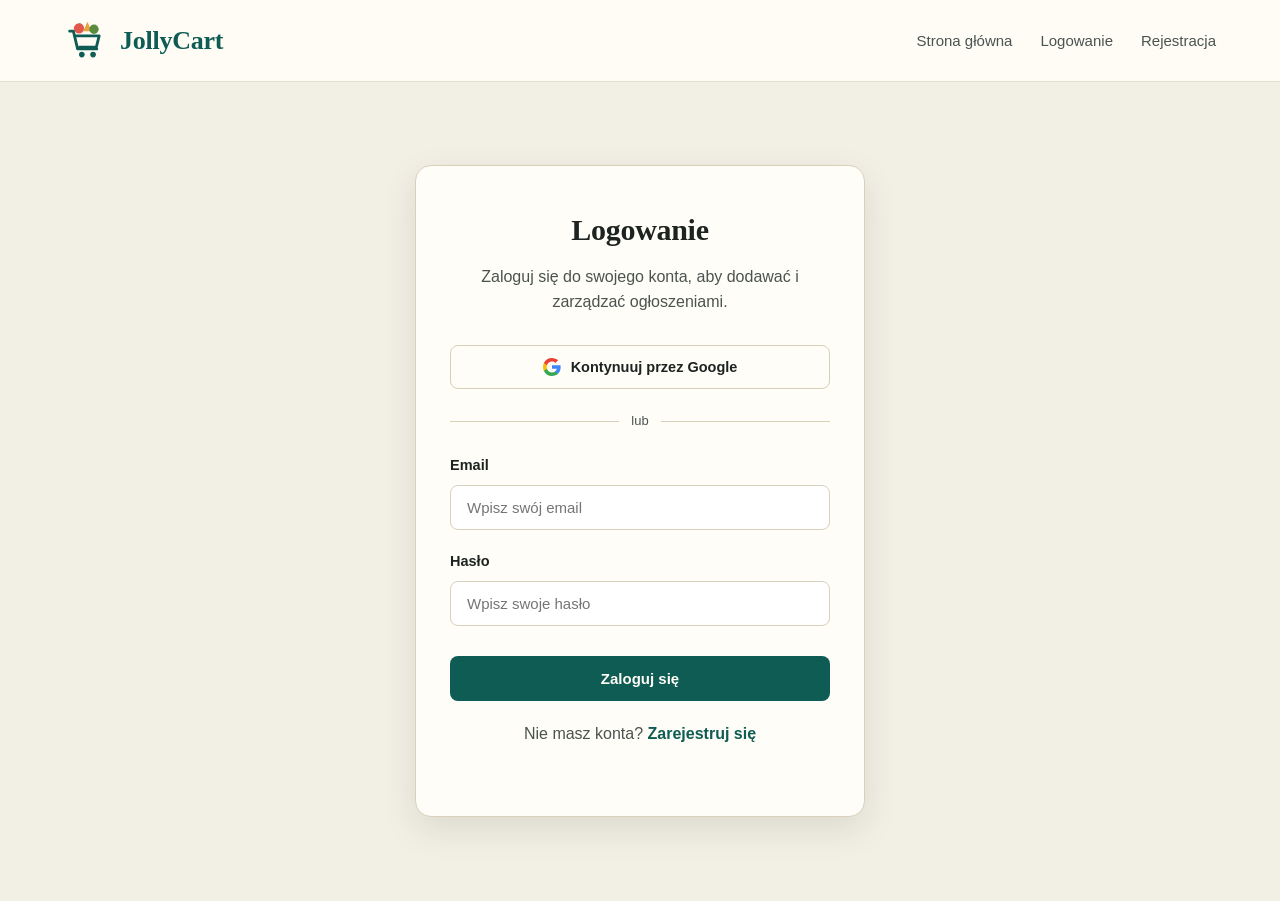
==== commit 5e523bcc: "Added (upgraded)  feature for users to report problems + now admins can decide what to do with issue" ====
--- a/frontend/pages/admin.html
+++ b/frontend/pages/admin.html
@@ -102,6 +102,10 @@
           <button type="button" class="panel-tab" data-tab="offers">
             Ogłoszenia
           </button>
+          <button type="button" class="panel-tab" data-tab="disputes">
+            Zgłoszenia
+            <span class="panel-tab-badge" id="disputes-badge" hidden>0</span>
+          </button>
           <button
             type="button"
             class="panel-tab"
@@ -205,6 +209,32 @@
           <div class="panel-pager" id="offers-pager"></div>
         </section>
 
+        <!-- ZGŁOSZENIA PROBLEMÓW Z ZAMÓWIENIAMI -->
+        <section class="panel-card" id="tab-disputes" hidden>
+          <div id="disputes-overview">
+            <div class="dispute-subtabs" role="tablist">
+              <button
+                type="button"
+                class="dispute-subtab active"
+                data-dispute-status="OPEN"
+              >
+                Aktualne
+              </button>
+              <button
+                type="button"
+                class="dispute-subtab"
+                data-dispute-status="RESOLVED"
+              >
+                Rozwiązane
+              </button>
+            </div>
+
+            <div id="disputes-list" class="dispute-list"></div>
+          </div>
+
+          <div id="dispute-detail" class="dispute-detail" hidden></div>
+        </section>
+
         <!-- DZIENNIK -->
         <section class="panel-card" id="tab-audit" hidden>
           <div class="panel-table-wrap">
--- a/frontend/styles/style.css
+++ b/frontend/styles/style.css
@@ -603,11 +603,1585 @@
   display: none;
 }
 
+.hero-content {
+  position: relative;
+
+  display: flex;
+  align-items: center;
+  justify-content: space-between;
+
+  gap: 40px;
+}
+
+.hero-text {
+  max-width: 620px;
+
+  animation: rise 0.7s ease-out both;
+}
+
+@keyframes rise {
+  from {
+    opacity: 0;
+    transform: translateY(14px);
+  }
+
+  to {
+    opacity: 1;
+    transform: translateY(0);
+  }
+}
+
+.hero-eyebrow {
+  display: inline-flex;
+  align-items: center;
+
+  gap: 8px;
+
+  background: rgba(255, 255, 255, 0.12);
+
+  border: 1px solid rgba(255, 255, 255, 0.3);
+
+  padding: 6px 14px;
+
+  border-radius: 999px;
+
+  font-size: 14px;
+
+  margin-bottom: 22px;
+}
+
+.hero-eyebrow .dot {
+  width: 7px;
+  height: 7px;
+
+  border-radius: 50%;
+
+  background: var(--amber);
+}
+
+.hero-text h1 {
+  font-size: 52px;
+  line-height: 1.08;
+
+  margin-bottom: 20px;
+
+  color: var(--white);
+}
+
+.hero-text p {
+  font-size: 19px;
+
+  margin-bottom: 34px;
+
+  color: rgba(255, 255, 255, 0.85);
+
+  max-width: 480px;
+}
+
+.hero-buttons {
+  display: flex;
+  gap: 14px;
+}
+
+/* =========================================================
+   BUTTONS
+   ========================================================= */
+
+.btn {
+  padding: 14px 26px;
+
+  text-decoration: none;
+
+  border-radius: var(--radius-tag);
+
+  font-weight: 600;
+  font-size: 15px;
+
+  transition:
+    transform 0.2s ease,
+    background 0.2s ease;
+
+  display: inline-block;
+}
+
+.btn.primary {
+  background: var(--amber);
+  color: var(--ink);
+}
+
+.btn.primary:hover {
+  background: #edb85a;
+  transform: translateY(-2px);
+}
+
+.btn.secondary {
+  background: transparent;
+
+  border: 2px solid rgba(255, 255, 255, 0.6);
+
+  color: var(--white);
+}
+
+.btn.secondary:hover {
+  border-color: var(--white);
+  transform: translateY(-2px);
+}
+
+/* =========================================================
+   HERO STATS
+   ========================================================= */
+
 .hero-stats {
-  background: rgba(8, 66, 60, 0.7);
+  display: none;
+  flex-direction: column;
+
+  width: 250px;
+  min-width: 0;
+
+  /* przesunięcie w prawo: im bardziej ujemna wartość, tym dalej w prawo */
+  margin-right: -40px;
+
+  padding: 16px 18px 6px;
+
+  background: rgba(255, 255, 255, 0.08);
   backdrop-filter: blur(6px);
   -webkit-backdrop-filter: blur(6px);
-}
+
+  border: 1px solid rgba(255, 255, 255, 0.22);
+  border-radius: 16px;
+  box-shadow: 0 14px 30px rgba(0, 0, 0, 0.22);
+}
+
+.hero-stats .stat b {
+  display: block;
+
+  font-family: "Zilla Slab", serif;
+  font-size: 24px;
+  line-height: 1.1;
+
+  color: var(--amber);
+}
+
+.hero-stats .stat span {
+  font-size: 14px;
+
+  color: rgba(255, 255, 255, 0.8);
+}
+
+.hero-stats-head {
+  display: flex;
+  align-items: center;
+  gap: 8px;
+  padding-bottom: 10px;
+  margin-bottom: 2px;
+  border-bottom: 1px solid rgba(255, 255, 255, 0.16);
+  font-size: 11px;
+  font-weight: 600;
+  letter-spacing: 0.08em;
+  text-transform: uppercase;
+  color: rgba(255, 255, 255, 0.7);
+}
+
+.live-dot {
+  width: 8px;
+  height: 8px;
+  border-radius: 50%;
+  background: #4ade80;
+  box-shadow: 0 0 0 0 rgba(74, 222, 128, 0.7);
+  animation: live-pulse 2s infinite;
+}
+
+@keyframes live-pulse {
+  70% {
+    box-shadow: 0 0 0 8px rgba(74, 222, 128, 0);
+  }
+  100% {
+    box-shadow: 0 0 0 0 rgba(74, 222, 128, 0);
+  }
+}
+
+.hero-stats .stat {
+  display: flex;
+  align-items: center;
+  gap: 12px;
+  padding: 11px 0;
+  text-decoration: none;
+  color: inherit;
+}
+
+.hero-stats .stat + .stat {
+  border-top: 1px solid rgba(255, 255, 255, 0.1);
+}
+
+.hero-stats .stat-icon {
+  flex: 0 0 auto;
+  display: grid;
+  place-items: center;
+  width: 34px;
+  height: 34px;
+  border-radius: 10px;
+  background: rgba(231, 168, 56, 0.16);
+  color: var(--amber);
+}
+
+.hero-stats .stat-icon svg {
+  width: 18px;
+  height: 18px;
+}
+
+.hero-stats .stat-body {
+  display: flex;
+  flex-direction: column;
+  flex: 1;
+  min-width: 0;
+}
+
+.hero-stats .stat b.stat-text {
+  font-size: 18px;
+}
+
+.hero-stats .stat .stat-label {
+  margin-top: 1px;
+  font-size: 12px;
+}
+
+.hero-stats .stat-arrow {
+  color: var(--amber);
+  font-size: 16px;
+  opacity: 0;
+  transform: translateX(-6px);
+  transition: opacity 0.2s ease, transform 0.2s ease;
+}
+
+.hero-stats .stat-link:hover .stat-arrow {
+  opacity: 1;
+  transform: translateX(0);
+}
+
+.hero-stats .stat-link:hover .stat-icon {
+  background: rgba(231, 168, 56, 0.28);
+}
+
+/* Panel pokazujemy tylko na szerokich ekranach - na węższych ilustracja
+   nachodzi na panel i zasłaniałaby obrazki. */
+@media (min-width: 1281px) {
+  .hero-stats {
+    display: flex;
+  }
+}
+
+/* =========================================================
+   SEARCH
+   ========================================================= */
+
+.search-section {
+  margin-top: -60px;
+
+  position: relative;
+  z-index: 10;
+}
+
+.search-box {
+  background: var(--white);
+
+  padding: 22px;
+
+  border-radius: 14px;
+
+  border: 1px solid var(--line);
+
+  box-shadow: 0 18px 40px rgba(28, 35, 33, 0.18);
+
+  display: grid;
+
+  grid-template-columns: 2fr 1.2fr 1.15fr auto;
+
+  gap: 14px;
+}
+
+.search-box input,
+.search-box select {
+  padding: 14px 16px;
+
+  border: 1px solid var(--line);
+
+  border-radius: 8px;
+
+  font-size: 15px;
+
+  font-family: "Work Sans", sans-serif;
+
+  background: var(--paper);
+
+  color: var(--ink);
+}
+
+.search-box input:focus,
+.search-box select:focus {
+  outline: none;
+
+  border-color: var(--teal);
+}
+
+.search-location-input {
+  min-width: 0;
+}
+
+.search-box button {
+  padding: 14px 30px;
+
+  border: none;
+
+  background: var(--ink);
+
+  color: var(--white);
+
+  border-radius: 8px;
+
+  font-size: 15px;
+  font-weight: 600;
+
+  cursor: pointer;
+
+  transition: background 0.2s ease;
+}
+
+.search-box button:hover {
+  background: var(--teal-dark);
+}
+
+/* =========================================================
+   CATEGORIES
+   ========================================================= */
+
+.categories {
+  padding: 80px 0;
+}
+
+.category-grid {
+  display: grid;
+
+  grid-template-columns: repeat(auto-fit, minmax(150px, 1fr));
+
+  gap: 22px;
+}
+
+.category-card {
+  appearance: none;
+  -webkit-appearance: none;
+  width: 100%;
+  color: var(--ink);
+  font-family: inherit;
+  background: var(--white);
+
+  border: 1px solid var(--line);
+
+  padding: 28px 16px;
+
+  border-radius: 16px;
+
+  text-align: center;
+
+  font-size: 15px;
+  font-weight: 600;
+
+  cursor: pointer;
+
+  transition:
+    border-color 0.2s ease,
+    transform 0.2s ease;
+}
+
+.category-card .icon {
+  width: 54px;
+  height: 54px;
+
+  margin: 0 auto 14px;
+
+  border-radius: 50%;
+
+  display: flex;
+  align-items: center;
+  justify-content: center;
+
+  font-size: 24px;
+
+  background: var(--paper-deep);
+}
+
+.category-card:nth-child(1) .icon {
+  background: #dfeee9;
+}
+
+.category-card:nth-child(2) .icon {
+  background: #f4e3d2;
+}
+
+.category-card:nth-child(3) .icon {
+  background: #eadff0;
+}
+
+.category-card:nth-child(4) .icon {
+  background: #e6efd6;
+}
+
+.category-card:nth-child(5) .icon {
+  background: #fbe3e0;
+}
+
+.category-card:nth-child(6) .icon {
+  background: #dcebf3;
+}
+
+.category-card:hover {
+  border-color: var(--teal);
+
+  transform: translateY(-4px);
+}
+
+/* =========================================================
+   OFFERS
+   ========================================================= */
+
+.offers {
+  padding: 80px 0;
+
+  background: var(--paper-deep);
+}
+
+.section-head {
+  display: flex;
+
+  align-items: baseline;
+  justify-content: space-between;
+
+  margin-bottom: 34px;
+}
+
+.categories h2,
+.offers h2 {
+  font-size: 30px;
+}
+
+.section-sub {
+  color: var(--ink-soft);
+  font-size: 15px;
+}
+
+.offers-grid {
+  display: grid;
+
+  grid-template-columns: repeat(auto-fill, minmax(250px, 1fr));
+
+  gap: 28px 24px;
+}
+
+/* =========================================================
+   KARTA OGŁOSZENIA
+   ========================================================= */
+
+.offer-card {
+  position: relative;
+
+  display: flex;
+  flex-direction: column;
+
+  color: inherit;
+  text-decoration: none;
+
+  cursor: pointer;
+
+  background: var(--white);
+
+  border-radius: 16px;
+
+  overflow: hidden;
+
+  border: 1px solid var(--line);
+
+  box-shadow: 0 6px 18px rgba(28, 35, 33, 0.06);
+
+  transition:
+    transform 0.25s ease,
+    box-shadow 0.25s ease,
+    border-color 0.25s ease;
+}
+
+.offer-card:hover {
+  transform: translateY(-6px);
+
+  border-color: rgba(14, 92, 83, 0.4);
+
+  box-shadow: 0 18px 36px rgba(28, 35, 33, 0.15);
+}
+
+.offer-card:focus-visible {
+  outline: 3px solid var(--amber);
+  outline-offset: 3px;
+}
+
+/* ---------- Zdjęcie ---------- */
+
+.offer-card-image {
+  position: relative;
+
+  display: flex;
+  align-items: center;
+  justify-content: center;
+
+  aspect-ratio: 4 / 3;
+
+  overflow: hidden;
+
+  background:
+    repeating-linear-gradient(
+      135deg,
+      rgba(14, 92, 83, 0.06) 0 12px,
+      transparent 12px 24px
+    ),
+    var(--paper-deep);
+}
+
+.offer-card-image img {
+  display: block;
+
+  width: 100%;
+  height: 100%;
+
+  object-fit: cover;
+
+  transition: transform 0.5s ease;
+}
+
+.offer-card:hover .offer-card-image img {
+  transform: scale(1.06);
+}
+
+/* Ikona, gdy ogłoszenie nie ma zdjęcia */
+.offer-card-icon {
+  display: flex;
+  align-items: center;
+  justify-content: center;
+
+  width: 76px;
+  height: 76px;
+
+  border-radius: 50%;
+
+  background: var(--white);
+
+  font-size: 34px;
+
+  box-shadow: 0 6px 16px rgba(28, 35, 33, 0.1);
+}
+
+/* Plakietka typu (Sprzedaż / Usługa / Praca) */
+.offer-type-badge {
+  position: absolute;
+
+  top: 12px;
+  left: 12px;
+
+  padding: 5px 11px;
+
+  border-radius: 999px;
+
+  background: rgba(28, 35, 33, 0.74);
+  color: var(--white);
+
+  font-size: 12px;
+  font-weight: 600;
+  letter-spacing: 0.03em;
+
+  backdrop-filter: blur(4px);
+  -webkit-backdrop-filter: blur(4px);
+}
+
+/* ---------- Treść ---------- */
+
+.offer-content {
+  flex: 1;
+
+  display: flex;
+  flex-direction: column;
+
+  padding: 18px 20px 16px;
+}
+
+.offer-category {
+  display: block;
+
+  margin-bottom: 6px;
+
+  color: var(--teal);
+
+  font-size: 11.5px;
+  font-weight: 600;
+
+  text-transform: uppercase;
+
+  letter-spacing: 0.12em;
+}
+
+.offer-content h3 {
+  display: -webkit-box;
+
+  margin-bottom: 12px;
+
+  overflow: hidden;
+
+  font-size: 22px;
+  font-weight: 700;
+  line-height: 1.2;
+
+  -webkit-box-orient: vertical;
+  -webkit-line-clamp: 2;
+
+  transition: color 0.2s ease;
+}
+
+.offer-card:hover .offer-content h3 {
+  color: var(--teal);
+}
+
+.price {
+  align-self: flex-start;
+
+  display: inline-block;
+
+  margin-bottom: 16px;
+  padding: 5px 16px;
+
+  background: var(--amber);
+  color: var(--ink);
+
+  /* Work Sans ma równe cyfry (lining) - Zilla Slab miał cyfry
+     o różnej wysokości, przez co cena wyglądała krzywo */
+  font-family: "Work Sans", Arial, sans-serif;
+
+  font-weight: 700;
+  font-size: 18px;
+  line-height: 1.3;
+
+  font-variant-numeric: lining-nums tabular-nums;
+
+  border-radius: 999px;
+}
+
+.price.is-negotiable {
+  background: var(--paper-deep);
+  color: var(--ink-soft);
+
+  font-size: 15px;
+  font-weight: 600;
+}
+
+/* ---------- Stopka karty ---------- */
+
+.offer-meta {
+  display: flex;
+  align-items: center;
+  justify-content: space-between;
+  gap: 10px;
+
+  margin-top: auto;
+  padding-top: 14px;
+
+  border-top: 1px dashed var(--line);
+
+  color: var(--ink-soft);
+
+  font-size: 13px;
+}
+
+.location {
+  display: flex;
+  align-items: center;
+  gap: 5px;
+
+  min-width: 0;
+
+  font-weight: 500;
+}
+
+.location svg {
+  flex-shrink: 0;
+
+  width: 15px;
+  height: 15px;
+
+  color: var(--teal);
+}
+
+.location span {
+  overflow: hidden;
+
+  white-space: nowrap;
+  text-overflow: ellipsis;
+}
+
+.date {
+  flex-shrink: 0;
+
+  font-size: 12.5px;
+}
+
+.offer-author {
+  display: flex;
+  align-items: center;
+  gap: 8px;
+
+  margin-top: 12px;
+
+  color: var(--ink-soft);
+
+  font-size: 13px;
+}
+
+.offer-author-avatar {
+  flex-shrink: 0;
+
+  display: flex;
+  align-items: center;
+  justify-content: center;
+
+  width: 26px;
+  height: 26px;
+
+  border-radius: 50%;
+
+  background: var(--teal-dark);
+  color: var(--white);
+
+  font-size: 12px;
+  font-weight: 600;
+  text-transform: uppercase;
+}
+
+.offer-author-name {
+  min-width: 0;
+
+  overflow: hidden;
+
+  white-space: nowrap;
+  text-overflow: ellipsis;
+}
+
+@media (max-width: 600px) {
+  .offers-grid {
+    grid-template-columns: 1fr;
+  }
+}
+
+.offers-loading-state,
+.offers-empty-state {
+  grid-column: 1 / -1;
+
+  padding: 50px 24px;
+
+  text-align: center;
+
+  background: var(--white);
+
+  border: 1px solid var(--line);
+
+  border-radius: 12px;
+
+  color: var(--ink-soft);
+}
+
+.offers-empty-state h3 {
+  margin-bottom: 6px;
+
+  color: var(--ink);
+}
+
+.offers-empty-state p {
+  color: var(--ink-soft);
+}
+
+/* =========================================================
+   FOOTER
+   ========================================================= */
+
+.footer {
+  background: var(--ink);
+
+  color: var(--white);
+
+  padding: 56px 0 40px;
+}
+
+.footer-content {
+  display: grid;
+
+  grid-template-columns: repeat(auto-fit, minmax(220px, 1fr));
+
+  gap: 30px;
+}
+
+.footer h3,
+.footer h4 {
+  margin-bottom: 16px;
+
+  font-family: "Zilla Slab", serif;
+}
+
+.footer h3 {
+  font-size: 22px;
+}
+
+.footer > .container > div:first-child p {
+  color: rgba(255, 255, 255, 0.65);
+
+  max-width: 260px;
+}
+
+.footer ul {
+  list-style: none;
+}
+
+.footer ul li {
+  margin-bottom: 8px;
+}
+
+.footer a {
+  color: rgba(255, 255, 255, 0.72);
+
+  text-decoration: none;
+
+  font-size: 14.5px;
+}
+
+.footer a:hover {
+  color: var(--amber);
+}
+
+/* =========================================================
+   AUTH
+   ========================================================= */
+
+.auth-page {
+  min-height: calc(100vh - 80px);
+
+  display: flex;
+
+  align-items: center;
+  justify-content: center;
+
+  padding: 60px 20px;
+
+  background: var(--paper);
+}
+
+.auth-container {
+  width: 100%;
+  max-width: 450px;
+}
+
+.auth-box {
+  background: var(--white);
+
+  padding: 40px 34px;
+
+  border-radius: 16px;
+
+  border: 1px solid var(--line);
+
+  box-shadow: 0 12px 35px rgba(28, 35, 33, 0.1);
+}
+
+.auth-box h1 {
+  font-size: 30px;
+
+  margin-bottom: 10px;
+
+  text-align: center;
+}
+
+.auth-box p {
+  text-align: center;
+
+  color: var(--ink-soft);
+
+  margin-bottom: 30px;
+}
+
+.auth-form {
+  display: flex;
+
+  flex-direction: column;
+
+  gap: 20px;
+}
+
+.auth-form[hidden] {
+  display: none;
+}
+
+.auth-box p.verify-info {
+  margin-bottom: 0;
+  font-size: 14.5px;
+}
+
+.form-group input.code-input {
+  text-align: center;
+  font-size: 24px;
+  letter-spacing: 8px;
+  font-weight: 700;
+}
+
+.auth-secondary-btn {
+  padding: 12px;
+
+  border: 1px solid var(--line);
+  border-radius: 8px;
+
+  background: var(--white);
+  color: var(--ink);
+
+  font-family: "Work Sans", sans-serif;
+  font-size: 14.5px;
+  font-weight: 600;
+
+  cursor: pointer;
+
+  transition: border-color 0.2s ease;
+}
+
+.auth-secondary-btn:hover:not(:disabled) {
+  border-color: var(--teal);
+}
+
+.auth-secondary-btn:disabled {
+  opacity: 0.55;
+  cursor: not-allowed;
+}
+
+.form-group {
+  display: flex;
+
+  flex-direction: column;
+}
+
+.form-group label {
+  margin-bottom: 8px;
+
+  font-weight: 600;
+
+  color: var(--ink);
+
+  font-size: 14.5px;
+}
+
+.form-group input {
+  padding: 13px 16px;
+
+  border: 1px solid var(--line);
+
+  border-radius: 8px;
+
+  font-size: 15px;
+
+  outline: none;
+
+  transition: border-color 0.2s ease;
+
+  font-family: "Work Sans", sans-serif;
+}
+
+.form-group input:focus {
+  border-color: var(--teal);
+}
+
+.auth-btn {
+  margin-top: 10px;
+
+  padding: 14px;
+
+  border: none;
+
+  border-radius: 8px;
+
+  background: var(--teal);
+
+  color: var(--white);
+
+  font-size: 15px;
+  font-weight: 700;
+
+  cursor: pointer;
+
+  transition: background 0.2s ease;
+}
+
+.auth-btn:hover {
+  background: var(--teal-dark);
+}
+
+.auth-footer {
+  margin-top: 20px;
+
+  text-align: center;
+
+  color: var(--ink-soft);
+}
+
+.auth-footer a {
+  color: var(--teal);
+
+  text-decoration: none;
+
+  font-weight: 600;
+}
+
+.auth-footer a:hover {
+  text-decoration: underline;
+}
+
+.oauth-btn {
+  width: 100%;
+
+  display: flex;
+
+  align-items: center;
+  justify-content: center;
+
+  gap: 10px;
+
+  padding: 12px 16px;
+
+  border: 1px solid var(--line);
+
+  border-radius: 8px;
+
+  background: var(--white);
+
+  color: var(--ink);
+
+  font-family: "Work Sans", sans-serif;
+
+  font-weight: 600;
+  font-size: 14.5px;
+
+  cursor: pointer;
+
+  transition:
+    border-color 0.2s ease,
+    box-shadow 0.2s ease;
+}
+
+.oauth-btn:hover {
+  border-color: var(--teal);
+
+  box-shadow: 0 4px 12px rgba(28, 35, 33, 0.08);
+}
+
+.oauth-divider {
+  display: flex;
+
+  align-items: center;
+
+  gap: 12px;
+
+  margin: 22px 0;
+
+  color: var(--ink-soft);
+
+  font-size: 13px;
+}
+
+.oauth-divider::before,
+.oauth-divider::after {
+  content: "";
+
+  flex: 1;
+
+  height: 1px;
+
+  background: var(--line);
+}
+
+/* =========================================================
+   ACCOUNT
+   ========================================================= */
+
+#auth-user {
+  position: relative;
+
+  display: flex;
+  align-items: center;
+
+  height: 100%;
+}
+
+.account-button {
+  position: relative;
+  display: flex;
+
+  align-items: center;
+
+  gap: 10px;
+
+  height: 48px;
+
+  padding: 0 18px;
+
+  border: none;
+
+  border-radius: var(--radius-tag);
+
+  background: var(--teal-dark);
+
+  color: #ffffff;
+
+  font-family: inherit;
+
+  font-size: 16px;
+  font-weight: 700;
+
+  cursor: pointer;
+
+  transition:
+    background-color 0.2s ease,
+    color 0.2s ease;
+}
+
+.account-button:hover {
+  background-color: var(--teal);
+}
+
+@media (min-width: 901px) {
+  #auth-user:hover .account-button {
+    background-color: var(--teal);
+  }
+
+  #auth-user:hover .account-arrow {
+    transform: rotate(225deg);
+
+    margin-top: 4px;
+  }
+
+  #auth-user:hover .account-dropdown {
+    opacity: 1;
+    visibility: visible;
+    transform: translateX(-50%) translateY(0);
+  }
+}
+
+.account-icon {
+  width: 26px;
+  height: 26px;
+
+  fill: none;
+
+  stroke: currentColor;
+
+  stroke-width: 1.8;
+
+  stroke-linecap: round;
+  stroke-linejoin: round;
+
+  flex-shrink: 0;
+}
+
+.account-arrow {
+  width: 9px;
+  height: 9px;
+
+  border-right: 1.5px solid currentColor;
+  border-bottom: 1.5px solid currentColor;
+
+  transform: rotate(45deg);
+
+  margin-left: 6px;
+  margin-top: -4px;
+
+  transition:
+    transform 0.2s ease,
+    margin-top 0.2s ease;
+}
+
+/* Desktop: rozwijanie po najechaniu myszką */
+/* =========================================================
+   ACCOUNT DROPDOWN
+   ========================================================= */
+
+.account-dropdown {
+  position: absolute;
+  top: calc(100% + 10px);
+  left: 50%;
+
+  width: 340px;
+
+  background: #ffffff;
+  border-radius: 6px;
+
+  box-shadow:
+    0 8px 24px rgba(0, 0, 0, 0.12),
+    0 2px 6px rgba(0, 0, 0, 0.08);
+
+  overflow: hidden;
+
+  opacity: 0;
+  visibility: hidden;
+
+  transform: translateX(-50%) translateY(-8px);
+
+  transition:
+    opacity 0.18s ease,
+    transform 0.18s ease,
+    visibility 0.18s ease;
+
+  z-index: 1000;
+}
+
+.account-dropdown::before {
+  content: "";
+
+  position: absolute;
+
+  top: -12px;
+  left: 0;
+
+  width: 100%;
+  height: 12px;
+}
+
+/* =========================================================
+   ACCOUNT USER HEADER
+   ========================================================= */
+
+.account-user {
+  display: flex;
+
+  align-items: center;
+
+  gap: 12px;
+
+  padding: 18px 18px 16px;
+
+  border-bottom: 1px solid #eeeeee;
+}
+
+.account-avatar {
+  width: 48px;
+  height: 48px;
+
+  border-radius: 50%;
+
+  background: #e8eeee;
+
+  display: flex;
+
+  align-items: center;
+  justify-content: center;
+
+  color: #5b7779;
+
+  flex-shrink: 0;
+}
+
+.account-avatar img.account-avatar-image {
+  width: 100%;
+  height: 100%;
+
+  object-fit: cover;
+
+  border-radius: 50%;
+
+  display: block;
+}
+
+.account-avatar svg {
+  width: 28px;
+  height: 28px;
+}
+
+.account-user-info {
+  min-width: 0;
+}
+
+.account-nickname {
+  margin: 0;
+
+  font-size: 17px;
+  font-weight: 700;
+
+  color: #183f42;
+
+  white-space: nowrap;
+
+  overflow: hidden;
+
+  text-overflow: ellipsis;
+}
+
+.account-id {
+  margin: 4px 0 0;
+
+  font-size: 12px;
+
+  color: #6f8587;
+}
+
+/* =========================================================
+   ACCOUNT MENU
+   ========================================================= */
+
+.account-menu-title {
+  padding: 14px 18px 7px;
+
+  color: #3e6669;
+
+  font-size: 16px;
+  font-weight: 700;
+}
+
+.account-menu {
+  padding: 0 8px 8px;
+}
+
+.account-menu-item {
+  display: flex;
+
+  align-items: center;
+
+  width: 100%;
+
+  min-height: 42px;
+
+  padding: 0 10px;
+
+  border: none;
+
+  border-radius: 5px;
+
+  background: transparent;
+
+  color: #202020;
+
+  text-decoration: none;
+
+  font-family: inherit;
+
+  font-size: 15px;
+
+  cursor: pointer;
+
+  box-sizing: border-box;
+
+  transition:
+    background-color 0.15s ease,
+    color 0.15s ease;
+}
+
+.account-menu-item:hover {
+  background: #f2f6f6;
+
+  color: var(--teal);
+}
+
+.account-menu-icon {
+  width: 19px;
+  height: 19px;
+
+  margin-right: 10px;
+
+  fill: none;
+
+  stroke: currentColor;
+
+  stroke-width: 1.8;
+
+  flex-shrink: 0;
+}
+
+.account-logout-wrapper {
+  border-top: 1px solid #dddddd;
+
+  padding: 6px 8px;
+}
+
+.account-logout {
+  color: #252525;
+}
+
+.account-logout:hover {
+  background: #f5f5f5;
+}
+
+/* =========================================================
+   LOGIN LINK
+   ========================================================= */
+
+.nav-links .auth-login-link {
+  color: var(--ink-soft);
+
+  text-decoration: none;
+
+  font-size: 15px;
+  font-weight: 500;
+
+  transition: color 0.2s ease;
+}
+
+.nav-links .auth-login-link:hover {
+  color: var(--teal);
+}
+
+/* =========================================================
+   NAV DROPDOWN
+   ========================================================= */
+
+#categories,
+#offers {
+  scroll-margin-top: -40px;
+}
+
+#search {
+  scroll-margin-top: 20px;
+}
+
+.nav-dropdown {
+  position: relative;
+
+  display: flex;
+
+  align-items: center;
+}
+
+.nav-dropdown-button {
+  display: flex;
+
+  align-items: center;
+
+  gap: 10px;
+
+  height: 48px;
+
+  padding: 0 16px;
+
+  border: 1px solid var(--line);
+
+  border-radius: var(--radius-tag);
+
+  background: transparent;
+
+  color: var(--ink);
+
+  font-family: inherit;
+
+  font-size: 16px;
+  font-weight: 600;
+
+  cursor: pointer;
+
+  transition:
+    background-color 0.2s ease,
+    border-color 0.2s ease;
+}
+
+.nav-dropdown:hover .nav-dropdown-button {
+  background-color: var(--paper-deep);
+
+  border-color: var(--teal);
+}
+
+.nav-dropdown-icon {
+  width: 22px;
+  height: 22px;
+
+  fill: none;
+
+  stroke: currentColor;
+
+  stroke-width: 1.8;
+
+  stroke-linecap: round;
+  stroke-linejoin: round;
+
+  flex-shrink: 0;
+}
+
+.nav-dropdown-arrow {
+  width: 9px;
+  height: 9px;
+
+  border-right: 1.5px solid currentColor;
+  border-bottom: 1.5px solid currentColor;
+
+  transform: rotate(45deg);
+
+  margin-left: 4px;
+  margin-top: -4px;
+
+  transition:
+    transform 0.2s ease,
+    margin-top 0.2s ease;
+}
+
+.nav-dropdown:hover .nav-dropdown-arrow {
+  transform: rotate(225deg);
+
+  margin-top: 4px;
+}
+
+.nav-dropdown-menu {
+  position: absolute;
+
+  top: calc(100% + 10px);
+
+  /* Wyśrodkowany pod przyciskiem "Przeglądaj" */
+  left: 50%;
+
+  width: 220px;
+
+  padding: 8px;
+
+  background: #ffffff;
+
+  border-radius: 6px;
+
+  box-shadow:
+    0 8px 24px rgba(0, 0, 0, 0.12),
+    0 2px 6px rgba(0, 0, 0, 0.08);
+
+  opacity: 0;
+  visibility: hidden;
+
+  transform: translateX(-50%) translateY(-8px);
+
+  transition:
+    opacity 0.18s ease,
+    transform 0.18s ease,
+    visibility 0.18s ease;
+
+  z-index: 1000;
+}
+
+.nav-dropdown-menu::before {
+  content: "";
+
+  position: absolute;
+
+  top: -12px;
+  left: 0;
+
+  width: 100%;
+  height: 12px;
+}
+
+.nav-dropdown:hover .nav-dropdown-menu {
+  opacity: 1;
+  visibility: visible;
+
+  transform: translateX(-50%) translateY(0);
+}
+
+/* =========================================================
+   RESPONSIVE
+   ========================================================= */
 
 @media (max-width: 900px) {
   .hero {
@@ -632,1499 +2206,7 @@
 
     pointer-events: none;
   }
-}
-
-.hero-content {
-  position: relative;
-
-  display: flex;
-  align-items: center;
-  justify-content: space-between;
-
-  gap: 40px;
-}
-
-.hero-text {
-  max-width: 620px;
-
-  animation: rise 0.7s ease-out both;
-}
-
-@keyframes rise {
-  from {
-    opacity: 0;
-    transform: translateY(14px);
-  }
-
-  to {
-    opacity: 1;
-    transform: translateY(0);
-  }
-}
-
-.hero-eyebrow {
-  display: inline-flex;
-  align-items: center;
-
-  gap: 8px;
-
-  background: rgba(255, 255, 255, 0.12);
-
-  border: 1px solid rgba(255, 255, 255, 0.3);
-
-  padding: 6px 14px;
-
-  border-radius: 999px;
-
-  font-size: 14px;
-
-  margin-bottom: 22px;
-}
-
-.hero-eyebrow .dot {
-  width: 7px;
-  height: 7px;
-
-  border-radius: 50%;
-
-  background: var(--amber);
-}
-
-.hero-text h1 {
-  font-size: 52px;
-  line-height: 1.08;
-
-  margin-bottom: 20px;
-
-  color: var(--white);
-}
-
-.hero-text p {
-  font-size: 19px;
-
-  margin-bottom: 34px;
-
-  color: rgba(255, 255, 255, 0.85);
-
-  max-width: 480px;
-}
-
-.hero-buttons {
-  display: flex;
-  gap: 14px;
-}
-
-/* =========================================================
-   BUTTONS
-   ========================================================= */
-
-.btn {
-  padding: 14px 26px;
-
-  text-decoration: none;
-
-  border-radius: var(--radius-tag);
-
-  font-weight: 600;
-  font-size: 15px;
-
-  transition:
-    transform 0.2s ease,
-    background 0.2s ease;
-
-  display: inline-block;
-}
-
-.btn.primary {
-  background: var(--amber);
-  color: var(--ink);
-}
-
-.btn.primary:hover {
-  background: #edb85a;
-  transform: translateY(-2px);
-}
-
-.btn.secondary {
-  background: transparent;
-
-  border: 2px solid rgba(255, 255, 255, 0.6);
-
-  color: var(--white);
-}
-
-.btn.secondary:hover {
-  border-color: var(--white);
-  transform: translateY(-2px);
-}
-
-/* =========================================================
-   HERO STATS
-   ========================================================= */
-
-.hero-stats {
-  display: none;
-
-  flex-direction: column;
-
-  gap: 22px;
-
-  background: rgba(255, 255, 255, 0.08);
-
-  border: 1px solid rgba(255, 255, 255, 0.22);
-
-  border-radius: 14px;
-
-  padding: 30px 34px;
-
-  min-width: 220px;
-}
-
-.hero-stats .stat b {
-  display: block;
-
-  font-family: "Zilla Slab", serif;
-
-  font-size: 30px;
-
-  color: var(--amber);
-}
-
-.hero-stats .stat span {
-  font-size: 14px;
-
-  color: rgba(255, 255, 255, 0.8);
-}
-
-/* =========================================================
-   SEARCH
-   ========================================================= */
-
-.search-section {
-  margin-top: -60px;
-
-  position: relative;
-  z-index: 10;
-}
-
-.search-box {
-  background: var(--white);
-
-  padding: 22px;
-
-  border-radius: 14px;
-
-  border: 1px solid var(--line);
-
-  box-shadow: 0 18px 40px rgba(28, 35, 33, 0.18);
-
-  display: grid;
-
-  grid-template-columns: 2fr 1.2fr 1.15fr auto;
-
-  gap: 14px;
-}
-
-.search-box input,
-.search-box select {
-  padding: 14px 16px;
-
-  border: 1px solid var(--line);
-
-  border-radius: 8px;
-
-  font-size: 15px;
-
-  font-family: "Work Sans", sans-serif;
-
-  background: var(--paper);
-
-  color: var(--ink);
-}
-
-.search-box input:focus,
-.search-box select:focus {
-  outline: none;
-
-  border-color: var(--teal);
-}
-
-.search-location-input {
-  min-width: 0;
-}
-
-.search-box button {
-  padding: 14px 30px;
-
-  border: none;
-
-  background: var(--ink);
-
-  color: var(--white);
-
-  border-radius: 8px;
-
-  font-size: 15px;
-  font-weight: 600;
-
-  cursor: pointer;
-
-  transition: background 0.2s ease;
-}
-
-.search-box button:hover {
-  background: var(--teal-dark);
-}
-
-/* =========================================================
-   CATEGORIES
-   ========================================================= */
-
-.categories {
-  padding: 80px 0;
-}
-
-.category-grid {
-  display: grid;
-
-  grid-template-columns: repeat(auto-fit, minmax(150px, 1fr));
-
-  gap: 22px;
-}
-
-.category-card {
-  appearance: none;
-  -webkit-appearance: none;
-  width: 100%;
-  color: var(--ink);
-  font-family: inherit;
-  background: var(--white);
-
-  border: 1px solid var(--line);
-
-  padding: 28px 16px;
-
-  border-radius: 16px;
-
-  text-align: center;
-
-  font-size: 15px;
-  font-weight: 600;
-
-  cursor: pointer;
-
-  transition:
-    border-color 0.2s ease,
-    transform 0.2s ease;
-}
-
-.category-card .icon {
-  width: 54px;
-  height: 54px;
-
-  margin: 0 auto 14px;
-
-  border-radius: 50%;
-
-  display: flex;
-  align-items: center;
-  justify-content: center;
-
-  font-size: 24px;
-
-  background: var(--paper-deep);
-}
-
-.category-card:nth-child(1) .icon {
-  background: #dfeee9;
-}
-
-.category-card:nth-child(2) .icon {
-  background: #f4e3d2;
-}
-
-.category-card:nth-child(3) .icon {
-  background: #eadff0;
-}
-
-.category-card:nth-child(4) .icon {
-  background: #e6efd6;
-}
-
-.category-card:nth-child(5) .icon {
-  background: #fbe3e0;
-}
-
-.category-card:nth-child(6) .icon {
-  background: #dcebf3;
-}
-
-.category-card:hover {
-  border-color: var(--teal);
-
-  transform: translateY(-4px);
-}
-
-/* =========================================================
-   OFFERS
-   ========================================================= */
-
-.offers {
-  padding: 80px 0;
-
-  background: var(--paper-deep);
-}
-
-.section-head {
-  display: flex;
-
-  align-items: baseline;
-  justify-content: space-between;
-
-  margin-bottom: 34px;
-}
-
-.categories h2,
-.offers h2 {
-  font-size: 30px;
-}
-
-.section-sub {
-  color: var(--ink-soft);
-  font-size: 15px;
-}
-
-.offers-grid {
-  display: grid;
-
-  grid-template-columns: repeat(auto-fill, minmax(250px, 1fr));
-
-  gap: 28px 24px;
-}
-
-/* =========================================================
-   KARTA OGŁOSZENIA
-   ========================================================= */
-
-.offer-card {
-  position: relative;
-
-  display: flex;
-  flex-direction: column;
-
-  color: inherit;
-  text-decoration: none;
-
-  cursor: pointer;
-
-  background: var(--white);
-
-  border-radius: 16px;
-
-  overflow: hidden;
-
-  border: 1px solid var(--line);
-
-  box-shadow: 0 6px 18px rgba(28, 35, 33, 0.06);
-
-  transition:
-    transform 0.25s ease,
-    box-shadow 0.25s ease,
-    border-color 0.25s ease;
-}
-
-.offer-card:hover {
-  transform: translateY(-6px);
-
-  border-color: rgba(14, 92, 83, 0.4);
-
-  box-shadow: 0 18px 36px rgba(28, 35, 33, 0.15);
-}
-
-.offer-card:focus-visible {
-  outline: 3px solid var(--amber);
-  outline-offset: 3px;
-}
-
-/* ---------- Zdjęcie ---------- */
-
-.offer-card-image {
-  position: relative;
-
-  display: flex;
-  align-items: center;
-  justify-content: center;
-
-  aspect-ratio: 4 / 3;
-
-  overflow: hidden;
-
-  background:
-    repeating-linear-gradient(
-      135deg,
-      rgba(14, 92, 83, 0.06) 0 12px,
-      transparent 12px 24px
-    ),
-    var(--paper-deep);
-}
-
-.offer-card-image img {
-  display: block;
-
-  width: 100%;
-  height: 100%;
-
-  object-fit: cover;
-
-  transition: transform 0.5s ease;
-}
-
-.offer-card:hover .offer-card-image img {
-  transform: scale(1.06);
-}
-
-/* Ikona, gdy ogłoszenie nie ma zdjęcia */
-.offer-card-icon {
-  display: flex;
-  align-items: center;
-  justify-content: center;
-
-  width: 76px;
-  height: 76px;
-
-  border-radius: 50%;
-
-  background: var(--white);
-
-  font-size: 34px;
-
-  box-shadow: 0 6px 16px rgba(28, 35, 33, 0.1);
-}
-
-/* Plakietka typu (Sprzedaż / Usługa / Praca) */
-.offer-type-badge {
-  position: absolute;
-
-  top: 12px;
-  left: 12px;
-
-  padding: 5px 11px;
-
-  border-radius: 999px;
-
-  background: rgba(28, 35, 33, 0.74);
-  color: var(--white);
-
-  font-size: 12px;
-  font-weight: 600;
-  letter-spacing: 0.03em;
-
-  backdrop-filter: blur(4px);
-  -webkit-backdrop-filter: blur(4px);
-}
-
-/* ---------- Treść ---------- */
-
-.offer-content {
-  flex: 1;
-
-  display: flex;
-  flex-direction: column;
-
-  padding: 18px 20px 16px;
-}
-
-.offer-category {
-  display: block;
-
-  margin-bottom: 6px;
-
-  color: var(--teal);
-
-  font-size: 11.5px;
-  font-weight: 600;
-
-  text-transform: uppercase;
-
-  letter-spacing: 0.12em;
-}
-
-.offer-content h3 {
-  display: -webkit-box;
-
-  margin-bottom: 12px;
-
-  overflow: hidden;
-
-  font-size: 22px;
-  font-weight: 700;
-  line-height: 1.2;
-
-  -webkit-box-orient: vertical;
-  -webkit-line-clamp: 2;
-
-  transition: color 0.2s ease;
-}
-
-.offer-card:hover .offer-content h3 {
-  color: var(--teal);
-}
-
-.price {
-  align-self: flex-start;
-
-  display: inline-block;
-
-  margin-bottom: 16px;
-  padding: 5px 16px;
-
-  background: var(--amber);
-  color: var(--ink);
-
-  /* Work Sans ma równe cyfry (lining) - Zilla Slab miał cyfry
-     o różnej wysokości, przez co cena wyglądała krzywo */
-  font-family: "Work Sans", Arial, sans-serif;
-
-  font-weight: 700;
-  font-size: 18px;
-  line-height: 1.3;
-
-  font-variant-numeric: lining-nums tabular-nums;
-
-  border-radius: 999px;
-}
-
-.price.is-negotiable {
-  background: var(--paper-deep);
-  color: var(--ink-soft);
-
-  font-size: 15px;
-  font-weight: 600;
-}
-
-/* ---------- Stopka karty ---------- */
-
-.offer-meta {
-  display: flex;
-  align-items: center;
-  justify-content: space-between;
-  gap: 10px;
-
-  margin-top: auto;
-  padding-top: 14px;
-
-  border-top: 1px dashed var(--line);
-
-  color: var(--ink-soft);
-
-  font-size: 13px;
-}
-
-.location {
-  display: flex;
-  align-items: center;
-  gap: 5px;
-
-  min-width: 0;
-
-  font-weight: 500;
-}
-
-.location svg {
-  flex-shrink: 0;
-
-  width: 15px;
-  height: 15px;
-
-  color: var(--teal);
-}
-
-.location span {
-  overflow: hidden;
-
-  white-space: nowrap;
-  text-overflow: ellipsis;
-}
-
-.date {
-  flex-shrink: 0;
-
-  font-size: 12.5px;
-}
-
-.offer-author {
-  display: flex;
-  align-items: center;
-  gap: 8px;
-
-  margin-top: 12px;
-
-  color: var(--ink-soft);
-
-  font-size: 13px;
-}
-
-.offer-author-avatar {
-  flex-shrink: 0;
-
-  display: flex;
-  align-items: center;
-  justify-content: center;
-
-  width: 26px;
-  height: 26px;
-
-  border-radius: 50%;
-
-  background: var(--teal-dark);
-  color: var(--white);
-
-  font-size: 12px;
-  font-weight: 600;
-  text-transform: uppercase;
-}
-
-.offer-author-name {
-  min-width: 0;
-
-  overflow: hidden;
-
-  white-space: nowrap;
-  text-overflow: ellipsis;
-}
-
-@media (max-width: 600px) {
-  .offers-grid {
-    grid-template-columns: 1fr;
-  }
-}
-
-@media (prefers-reduced-motion: reduce) {
-  .offer-card,
-  .offer-card-image img,
-  .offer-content h3 {
-    transition: none;
-  }
-}
-
-.offers-loading-state,
-.offers-empty-state {
-  grid-column: 1 / -1;
-
-  padding: 50px 24px;
-
-  text-align: center;
-
-  background: var(--white);
-
-  border: 1px solid var(--line);
-
-  border-radius: 12px;
-
-  color: var(--ink-soft);
-}
-
-.offers-empty-state h3 {
-  margin-bottom: 6px;
-
-  color: var(--ink);
-}
-
-.offers-empty-state p {
-  color: var(--ink-soft);
-}
-
-/* =========================================================
-   FOOTER
-   ========================================================= */
-
-.footer {
-  background: var(--ink);
-
-  color: var(--white);
-
-  padding: 56px 0 40px;
-}
-
-.footer-content {
-  display: grid;
-
-  grid-template-columns: repeat(auto-fit, minmax(220px, 1fr));
-
-  gap: 30px;
-}
-
-.footer h3,
-.footer h4 {
-  margin-bottom: 16px;
-
-  font-family: "Zilla Slab", serif;
-}
-
-.footer h3 {
-  font-size: 22px;
-}
-
-.footer > .container > div:first-child p {
-  color: rgba(255, 255, 255, 0.65);
-
-  max-width: 260px;
-}
-
-.footer ul {
-  list-style: none;
-}
-
-.footer ul li {
-  margin-bottom: 8px;
-}
-
-.footer a {
-  color: rgba(255, 255, 255, 0.72);
-
-  text-decoration: none;
-
-  font-size: 14.5px;
-}
-
-.footer a:hover {
-  color: var(--amber);
-}
-
-/* =========================================================
-   AUTH
-   ========================================================= */
-
-.auth-page {
-  min-height: calc(100vh - 80px);
-
-  display: flex;
-
-  align-items: center;
-  justify-content: center;
-
-  padding: 60px 20px;
-
-  background: var(--paper);
-}
-
-.auth-container {
-  width: 100%;
-  max-width: 450px;
-}
-
-.auth-box {
-  background: var(--white);
-
-  padding: 40px 34px;
-
-  border-radius: 16px;
-
-  border: 1px solid var(--line);
-
-  box-shadow: 0 12px 35px rgba(28, 35, 33, 0.1);
-}
-
-.auth-box h1 {
-  font-size: 30px;
-
-  margin-bottom: 10px;
-
-  text-align: center;
-}
-
-.auth-box p {
-  text-align: center;
-
-  color: var(--ink-soft);
-
-  margin-bottom: 30px;
-}
-
-.auth-form {
-  display: flex;
-
-  flex-direction: column;
-
-  gap: 20px;
-}
-
-.auth-form[hidden] {
-  display: none;
-}
-
-.auth-box p.verify-info {
-  margin-bottom: 0;
-  font-size: 14.5px;
-}
-
-.form-group input.code-input {
-  text-align: center;
-  font-size: 24px;
-  letter-spacing: 8px;
-  font-weight: 700;
-}
-
-.auth-secondary-btn {
-  padding: 12px;
-
-  border: 1px solid var(--line);
-  border-radius: 8px;
-
-  background: var(--white);
-  color: var(--ink);
-
-  font-family: "Work Sans", sans-serif;
-  font-size: 14.5px;
-  font-weight: 600;
-
-  cursor: pointer;
-
-  transition: border-color 0.2s ease;
-}
-
-.auth-secondary-btn:hover:not(:disabled) {
-  border-color: var(--teal);
-}
-
-.auth-secondary-btn:disabled {
-  opacity: 0.55;
-  cursor: not-allowed;
-}
-
-.form-group {
-  display: flex;
-
-  flex-direction: column;
-}
-
-.form-group label {
-  margin-bottom: 8px;
-
-  font-weight: 600;
-
-  color: var(--ink);
-
-  font-size: 14.5px;
-}
-
-.form-group input {
-  padding: 13px 16px;
-
-  border: 1px solid var(--line);
-
-  border-radius: 8px;
-
-  font-size: 15px;
-
-  outline: none;
-
-  transition: border-color 0.2s ease;
-
-  font-family: "Work Sans", sans-serif;
-}
-
-.form-group input:focus {
-  border-color: var(--teal);
-}
-
-.auth-btn {
-  margin-top: 10px;
-
-  padding: 14px;
-
-  border: none;
-
-  border-radius: 8px;
-
-  background: var(--teal);
-
-  color: var(--white);
-
-  font-size: 15px;
-  font-weight: 700;
-
-  cursor: pointer;
-
-  transition: background 0.2s ease;
-}
-
-.auth-btn:hover {
-  background: var(--teal-dark);
-}
-
-.auth-footer {
-  margin-top: 20px;
-
-  text-align: center;
-
-  color: var(--ink-soft);
-}
-
-.auth-footer a {
-  color: var(--teal);
-
-  text-decoration: none;
-
-  font-weight: 600;
-}
-
-.auth-footer a:hover {
-  text-decoration: underline;
-}
-
-.oauth-btn {
-  width: 100%;
-
-  display: flex;
-
-  align-items: center;
-  justify-content: center;
-
-  gap: 10px;
-
-  padding: 12px 16px;
-
-  border: 1px solid var(--line);
-
-  border-radius: 8px;
-
-  background: var(--white);
-
-  color: var(--ink);
-
-  font-family: "Work Sans", sans-serif;
-
-  font-weight: 600;
-  font-size: 14.5px;
-
-  cursor: pointer;
-
-  transition:
-    border-color 0.2s ease,
-    box-shadow 0.2s ease;
-}
-
-.oauth-btn:hover {
-  border-color: var(--teal);
-
-  box-shadow: 0 4px 12px rgba(28, 35, 33, 0.08);
-}
-
-.oauth-divider {
-  display: flex;
-
-  align-items: center;
-
-  gap: 12px;
-
-  margin: 22px 0;
-
-  color: var(--ink-soft);
-
-  font-size: 13px;
-}
-
-.oauth-divider::before,
-.oauth-divider::after {
-  content: "";
-
-  flex: 1;
-
-  height: 1px;
-
-  background: var(--line);
-}
-
-/* =========================================================
-   ACCOUNT
-   ========================================================= */
-
-#auth-user {
-  position: relative;
-
-  display: flex;
-  align-items: center;
-
-  height: 100%;
-}
-
-.account-button {
-  display: flex;
-
-  align-items: center;
-
-  gap: 10px;
-
-  height: 48px;
-
-  padding: 0 18px;
-
-  border: none;
-
-  border-radius: var(--radius-tag);
-
-  background: var(--teal-dark);
-
-  color: #ffffff;
-
-  font-family: inherit;
-
-  font-size: 16px;
-  font-weight: 700;
-
-  cursor: pointer;
-
-  transition:
-    background-color 0.2s ease,
-    color 0.2s ease;
-}
-
-.account-button:hover {
-  background-color: var(--teal);
-}
-
-@media (min-width: 901px) {
-  #auth-user:hover .account-button {
-    background-color: var(--teal);
-  }
-}
-
-.account-icon {
-  width: 26px;
-  height: 26px;
-
-  fill: none;
-
-  stroke: currentColor;
-
-  stroke-width: 1.8;
-
-  stroke-linecap: round;
-  stroke-linejoin: round;
-
-  flex-shrink: 0;
-}
-
-.account-arrow {
-  width: 9px;
-  height: 9px;
-
-  border-right: 1.5px solid currentColor;
-  border-bottom: 1.5px solid currentColor;
-
-  transform: rotate(45deg);
-
-  margin-left: 6px;
-  margin-top: -4px;
-
-  transition:
-    transform 0.2s ease,
-    margin-top 0.2s ease;
-}
-
-/* Desktop: rozwijanie po najechaniu myszką */
-@media (min-width: 901px) {
-  #auth-user:hover .account-arrow {
-    transform: rotate(225deg);
-
-    margin-top: 4px;
-  }
-}
-
-/* =========================================================
-   ACCOUNT DROPDOWN
-   ========================================================= */
-
-.account-dropdown {
-  position: absolute;
-  top: calc(100% + 10px);
-  left: 50%;
-
-  width: 340px;
-
-  background: #ffffff;
-  border-radius: 6px;
-
-  box-shadow:
-    0 8px 24px rgba(0, 0, 0, 0.12),
-    0 2px 6px rgba(0, 0, 0, 0.08);
-
-  overflow: hidden;
-
-  opacity: 0;
-  visibility: hidden;
-
-  transform: translateX(-50%) translateY(-8px);
-
-  transition:
-    opacity 0.18s ease,
-    transform 0.18s ease,
-    visibility 0.18s ease;
-
-  z-index: 1000;
-}
-
-.account-dropdown::before {
-  content: "";
-
-  position: absolute;
-
-  top: -12px;
-  left: 0;
-
-  width: 100%;
-  height: 12px;
-}
-
-@media (min-width: 901px) {
-  #auth-user:hover .account-dropdown {
-    opacity: 1;
-    visibility: visible;
-    transform: translateX(-50%) translateY(0);
-  }
-}
-
-/* =========================================================
-   ACCOUNT USER HEADER
-   ========================================================= */
-
-.account-user {
-  display: flex;
-
-  align-items: center;
-
-  gap: 12px;
-
-  padding: 18px 18px 16px;
-
-  border-bottom: 1px solid #eeeeee;
-}
-
-.account-avatar {
-  width: 48px;
-  height: 48px;
-
-  border-radius: 50%;
-
-  background: #e8eeee;
-
-  display: flex;
-
-  align-items: center;
-  justify-content: center;
-
-  color: #5b7779;
-
-  flex-shrink: 0;
-}
-
-.account-avatar img.account-avatar-image {
-  width: 100%;
-  height: 100%;
-
-  object-fit: cover;
-
-  border-radius: 50%;
-
-  display: block;
-}
-
-.account-avatar svg {
-  width: 28px;
-  height: 28px;
-}
-
-.account-user-info {
-  min-width: 0;
-}
-
-.account-nickname {
-  margin: 0;
-
-  font-size: 17px;
-  font-weight: 700;
-
-  color: #183f42;
-
-  white-space: nowrap;
-
-  overflow: hidden;
-
-  text-overflow: ellipsis;
-}
-
-.account-id {
-  margin: 4px 0 0;
-
-  font-size: 12px;
-
-  color: #6f8587;
-}
-
-/* =========================================================
-   ACCOUNT MENU
-   ========================================================= */
-
-.account-menu-title {
-  padding: 14px 18px 7px;
-
-  color: #3e6669;
-
-  font-size: 16px;
-  font-weight: 700;
-}
-
-.account-menu {
-  padding: 0 8px 8px;
-}
-
-.account-menu-item {
-  display: flex;
-
-  align-items: center;
-
-  width: 100%;
-
-  min-height: 42px;
-
-  padding: 0 10px;
-
-  border: none;
-
-  border-radius: 5px;
-
-  background: transparent;
-
-  color: #202020;
-
-  text-decoration: none;
-
-  font-family: inherit;
-
-  font-size: 15px;
-
-  cursor: pointer;
-
-  box-sizing: border-box;
-
-  transition:
-    background-color 0.15s ease,
-    color 0.15s ease;
-}
-
-.account-menu-item:hover {
-  background: #f2f6f6;
-
-  color: var(--teal);
-}
-
-.account-menu-icon {
-  width: 19px;
-  height: 19px;
-
-  margin-right: 10px;
-
-  fill: none;
-
-  stroke: currentColor;
-
-  stroke-width: 1.8;
-
-  flex-shrink: 0;
-}
-
-.account-logout-wrapper {
-  border-top: 1px solid #dddddd;
-
-  padding: 6px 8px;
-}
-
-.account-logout {
-  color: #252525;
-}
-
-.account-logout:hover {
-  background: #f5f5f5;
-}
-
-/* =========================================================
-   LOGIN LINK
-   ========================================================= */
-
-.nav-links .auth-login-link {
-  color: var(--ink-soft);
-
-  text-decoration: none;
-
-  font-size: 15px;
-  font-weight: 500;
-
-  transition: color 0.2s ease;
-}
-
-.nav-links .auth-login-link:hover {
-  color: var(--teal);
-}
-
-/* =========================================================
-   NAV DROPDOWN
-   ========================================================= */
-
-#categories,
-#offers {
-  scroll-margin-top: -40px;
-}
-
-#search {
-  scroll-margin-top: 20px;
-}
-
-.nav-dropdown {
-  position: relative;
-
-  display: flex;
-
-  align-items: center;
-}
-
-.nav-dropdown-button {
-  display: flex;
-
-  align-items: center;
-
-  gap: 10px;
-
-  height: 48px;
-
-  padding: 0 16px;
-
-  border: 1px solid var(--line);
-
-  border-radius: var(--radius-tag);
-
-  background: transparent;
-
-  color: var(--ink);
-
-  font-family: inherit;
-
-  font-size: 16px;
-  font-weight: 600;
-
-  cursor: pointer;
-
-  transition:
-    background-color 0.2s ease,
-    border-color 0.2s ease;
-}
-
-.nav-dropdown:hover .nav-dropdown-button {
-  background-color: var(--paper-deep);
-
-  border-color: var(--teal);
-}
-
-.nav-dropdown-icon {
-  width: 22px;
-  height: 22px;
-
-  fill: none;
-
-  stroke: currentColor;
-
-  stroke-width: 1.8;
-
-  stroke-linecap: round;
-  stroke-linejoin: round;
-
-  flex-shrink: 0;
-}
-
-.nav-dropdown-arrow {
-  width: 9px;
-  height: 9px;
-
-  border-right: 1.5px solid currentColor;
-  border-bottom: 1.5px solid currentColor;
-
-  transform: rotate(45deg);
-
-  margin-left: 4px;
-  margin-top: -4px;
-
-  transition:
-    transform 0.2s ease,
-    margin-top 0.2s ease;
-}
-
-.nav-dropdown:hover .nav-dropdown-arrow {
-  transform: rotate(225deg);
-
-  margin-top: 4px;
-}
-
-.nav-dropdown-menu {
-  position: absolute;
-
-  top: calc(100% + 10px);
-  right: 0;
-
-  width: 220px;
-
-  padding: 8px;
-
-  background: #ffffff;
-
-  border-radius: 6px;
-
-  box-shadow:
-    0 8px 24px rgba(0, 0, 0, 0.12),
-    0 2px 6px rgba(0, 0, 0, 0.08);
-
-  opacity: 0;
-  visibility: hidden;
-
-  transform: translateY(-8px);
-
-  transition:
-    opacity 0.18s ease,
-    transform 0.18s ease,
-    visibility 0.18s ease;
-
-  z-index: 1000;
-}
-
-.nav-dropdown-menu::before {
-  content: "";
-
-  position: absolute;
-
-  top: -12px;
-  left: 0;
-
-  width: 100%;
-  height: 12px;
-}
-
-.nav-dropdown:hover .nav-dropdown-menu {
-  opacity: 1;
-  visibility: visible;
-
-  transform: translateY(0);
-}
-
-/* =========================================================
-   RESPONSIVE
-   ========================================================= */
-
-@media (min-width: 901px) {
-  .hero-stats {
-    display: flex;
-  }
-}
-
-@media (max-width: 900px) {
+
   .hero-text h1 {
     font-size: 36px;
   }
@@ -2375,9 +2457,19 @@
   .nav-dropdown-menu::before {
     display: none;
   }
+
+  .nav-dropdown:hover .nav-dropdown-menu {
+    transform: none;
+  }
 }
 
 @media (prefers-reduced-motion: reduce) {
+  .offer-card,
+  .offer-card-image img,
+  .offer-content h3 {
+    transition: none;
+  }
+
   .hero-text {
     animation: none;
   }
@@ -2449,3 +2541,28 @@
   outline-offset: 2px;
   border-radius: 6px;
 }
+
+/* Czerwona kropka przy "Zamówienia" */
+.orders-dot {
+  display: inline-block;
+  width: 9px;
+  height: 9px;
+  margin-left: 8px;
+  border-radius: 50%;
+  background: var(--berry);
+  flex-shrink: 0;
+}
+
+.orders-dot[hidden] {
+  display: none;
+}
+
+.account-button .orders-dot {
+  position: absolute;
+  top: 6px;
+  right: 6px;
+  width: 8px;
+  height: 8px;
+  margin: 0;
+  border: 2px solid #ffffff;
+}
--- a/frontend/styles/admin.css
+++ b/frontend/styles/admin.css
@@ -295,3 +295,331 @@
   border: 0;
   cursor: pointer;
 }
+
+/* =========================
+   ZGŁOSZENIA PROBLEMÓW Z ZAMÓWIENIAMI
+   ========================= */
+
+.panel-tab-badge {
+  display: inline-block;
+
+  min-width: 20px;
+  margin-left: 6px;
+  padding: 1px 6px;
+
+  border-radius: 999px;
+
+  background: var(--berry);
+  color: var(--white);
+
+  font-size: 12px;
+  font-weight: 700;
+  line-height: 18px;
+  text-align: center;
+}
+
+.dispute-subtabs {
+  display: flex;
+  gap: 8px;
+
+  margin-bottom: 16px;
+}
+
+.dispute-subtab {
+  padding: 8px 18px;
+
+  border: 1px solid var(--line);
+  border-radius: 8px;
+
+  background: var(--white);
+  color: var(--ink-soft);
+
+  font-weight: 600;
+  font-size: 14px;
+
+  cursor: pointer;
+}
+
+.dispute-subtab.active {
+  background: var(--paper-deep);
+  border-color: var(--teal);
+  color: var(--teal-dark);
+}
+
+.dispute-list {
+  display: grid;
+  gap: 10px;
+}
+
+.dispute-empty {
+  padding: 28px 8px;
+
+  color: var(--ink-soft);
+  text-align: center;
+}
+
+.dispute-row {
+  display: grid;
+  gap: 6px;
+
+  width: 100%;
+  padding: 14px 16px;
+
+  border: 1px solid var(--line);
+  border-radius: 12px;
+
+  background: var(--white);
+  color: var(--ink);
+
+  font: inherit;
+  text-align: left;
+
+  cursor: pointer;
+}
+
+.dispute-row:hover {
+  border-color: var(--teal);
+  background: var(--paper);
+}
+
+.dispute-row-top {
+  display: flex;
+  align-items: center;
+  justify-content: space-between;
+  gap: 12px;
+}
+
+.dispute-row-title {
+  font-size: 16px;
+}
+
+.dispute-row-meta {
+  color: var(--ink-soft);
+
+  font-size: 13px;
+  line-height: 1.5;
+}
+
+.panel-pill.OPEN {
+  background: var(--amber);
+}
+
+.panel-pill.REFUND_BUYER {
+  background: #e8d9f0;
+  color: #4a2362;
+}
+
+.panel-pill.PAY_SELLER {
+  background: #dcebd9;
+  color: #1f5a2b;
+}
+
+.dispute-detail {
+  display: grid;
+  gap: 18px;
+}
+
+.dispute-back {
+  justify-self: start;
+}
+
+.dispute-label {
+  display: block;
+
+  margin-bottom: 4px;
+
+  color: var(--ink-soft);
+
+  font-size: 12px;
+  font-weight: 700;
+  letter-spacing: 0.04em;
+  text-transform: uppercase;
+}
+
+.dispute-offer-link {
+  color: var(--teal-dark);
+
+  font-size: 22px;
+  font-weight: 800;
+  line-height: 1.3;
+
+  overflow-wrap: anywhere;
+}
+
+.dispute-facts {
+  display: grid;
+  grid-template-columns: max-content 1fr;
+  gap: 6px 18px;
+
+  margin: 0;
+  padding: 14px 16px;
+
+  border-radius: 12px;
+
+  background: var(--paper);
+
+  font-size: 14px;
+}
+
+.dispute-facts dt {
+  color: var(--ink-soft);
+}
+
+.dispute-facts dd {
+  margin: 0;
+
+  font-weight: 600;
+}
+
+.dispute-section {
+  display: grid;
+  gap: 8px;
+}
+
+.dispute-title {
+  margin: 0;
+
+  font-size: 18px;
+}
+
+.dispute-description {
+  margin: 0;
+
+  line-height: 1.6;
+
+  white-space: pre-wrap;
+  overflow-wrap: anywhere;
+}
+
+.dispute-gallery {
+  display: flex;
+  flex-wrap: wrap;
+  gap: 10px;
+}
+
+.dispute-thumb {
+  display: flex;
+  align-items: center;
+  justify-content: center;
+
+  width: 150px;
+  height: 150px;
+  padding: 0;
+
+  overflow: hidden;
+
+  border: 1px solid var(--line);
+  border-radius: 10px;
+
+  background: var(--paper-deep);
+  color: var(--ink-soft);
+
+  font-size: 12px;
+  text-align: center;
+
+  cursor: zoom-in;
+}
+
+.dispute-thumb:disabled {
+  cursor: default;
+}
+
+.dispute-thumb img {
+  display: block;
+
+  width: 100%;
+  height: 100%;
+
+  object-fit: cover;
+}
+
+.dispute-decision {
+  padding: 16px;
+
+  border: 1px solid var(--line);
+  border-radius: 12px;
+}
+
+.dispute-note {
+  width: 100%;
+  padding: 10px 12px;
+
+  border: 1px solid var(--line);
+  border-radius: 8px;
+
+  font: inherit;
+
+  resize: vertical;
+}
+
+.panel-btn.dispute-pay {
+  border-color: #1f5a2b;
+  color: #1f5a2b;
+}
+
+.panel-btn.dispute-pay:hover {
+  background: #1f5a2b;
+  color: var(--white);
+}
+
+.panel-btn:disabled {
+  opacity: 0.5;
+  cursor: not-allowed;
+}
+
+.dispute-lightbox {
+  position: fixed;
+  inset: 0;
+  z-index: 300;
+
+  display: flex;
+  align-items: center;
+  justify-content: center;
+
+  padding: 24px;
+
+  background: rgba(20, 24, 23, 0.88);
+}
+
+.dispute-lightbox img {
+  max-width: 100%;
+  max-height: 100%;
+
+  border-radius: 8px;
+}
+
+.dispute-lightbox-close {
+  position: absolute;
+  top: 14px;
+  right: 18px;
+
+  width: 40px;
+  height: 40px;
+
+  border: none;
+  border-radius: 50%;
+
+  background: rgba(255, 255, 255, 0.15);
+  color: #ffffff;
+
+  font-size: 26px;
+  line-height: 1;
+
+  cursor: pointer;
+}
+
+@media (max-width: 640px) {
+  .dispute-row-top {
+    flex-direction: column;
+    align-items: flex-start;
+  }
+
+  .dispute-facts {
+    grid-template-columns: 1fr;
+  }
+
+  .dispute-thumb {
+    width: 100px;
+    height: 100px;
+  }
+}
